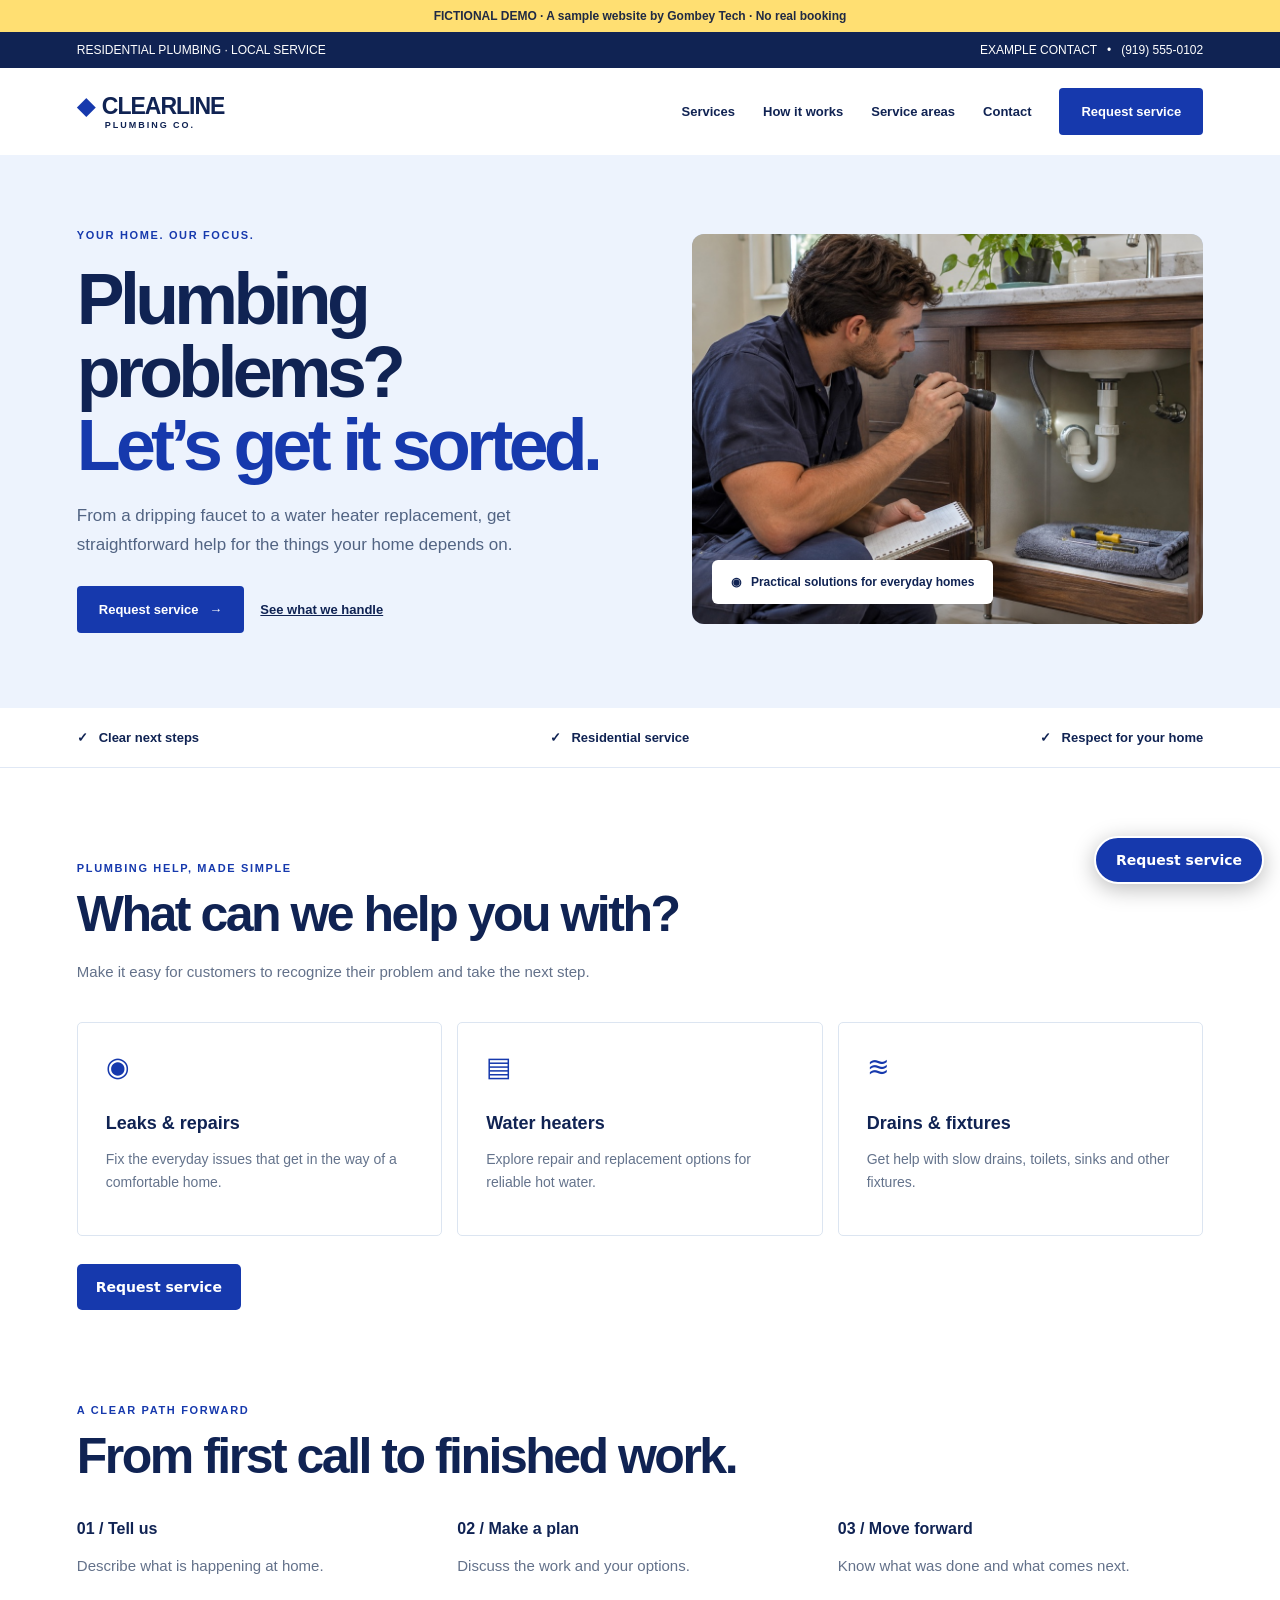
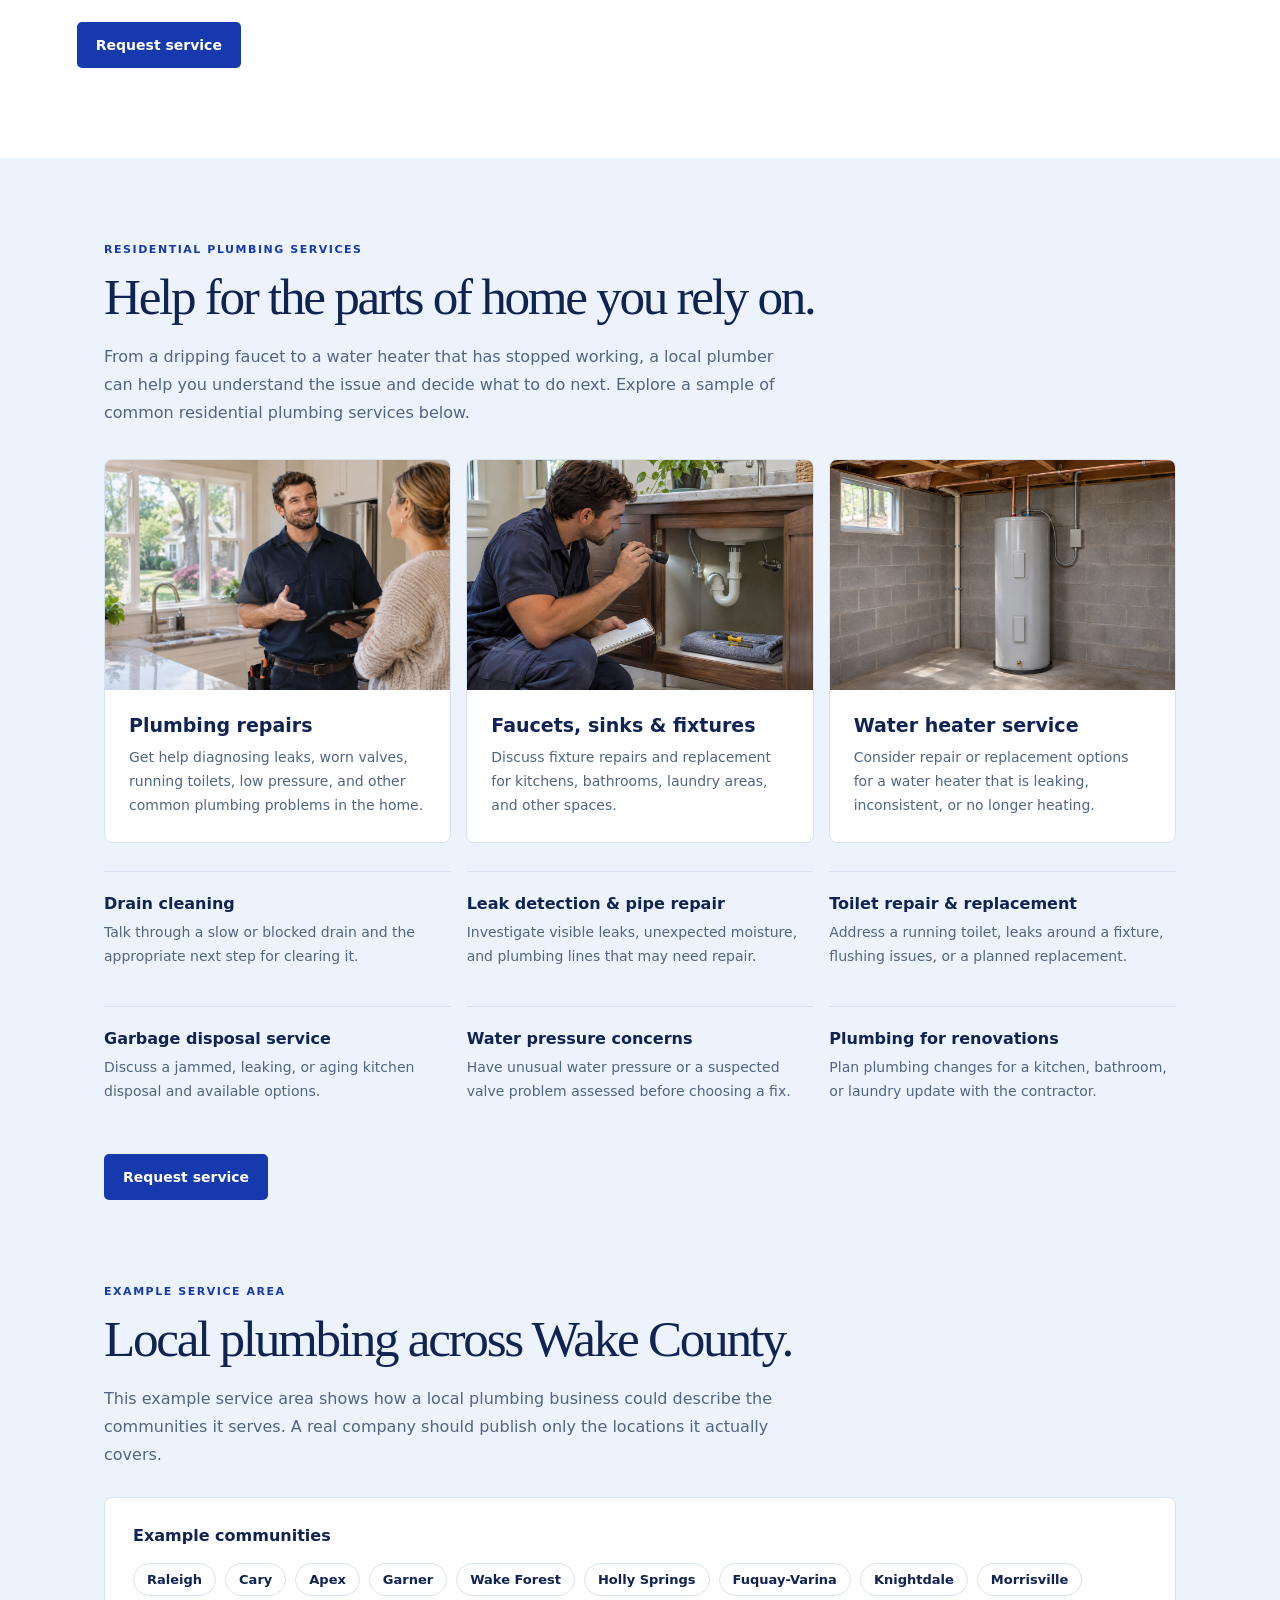
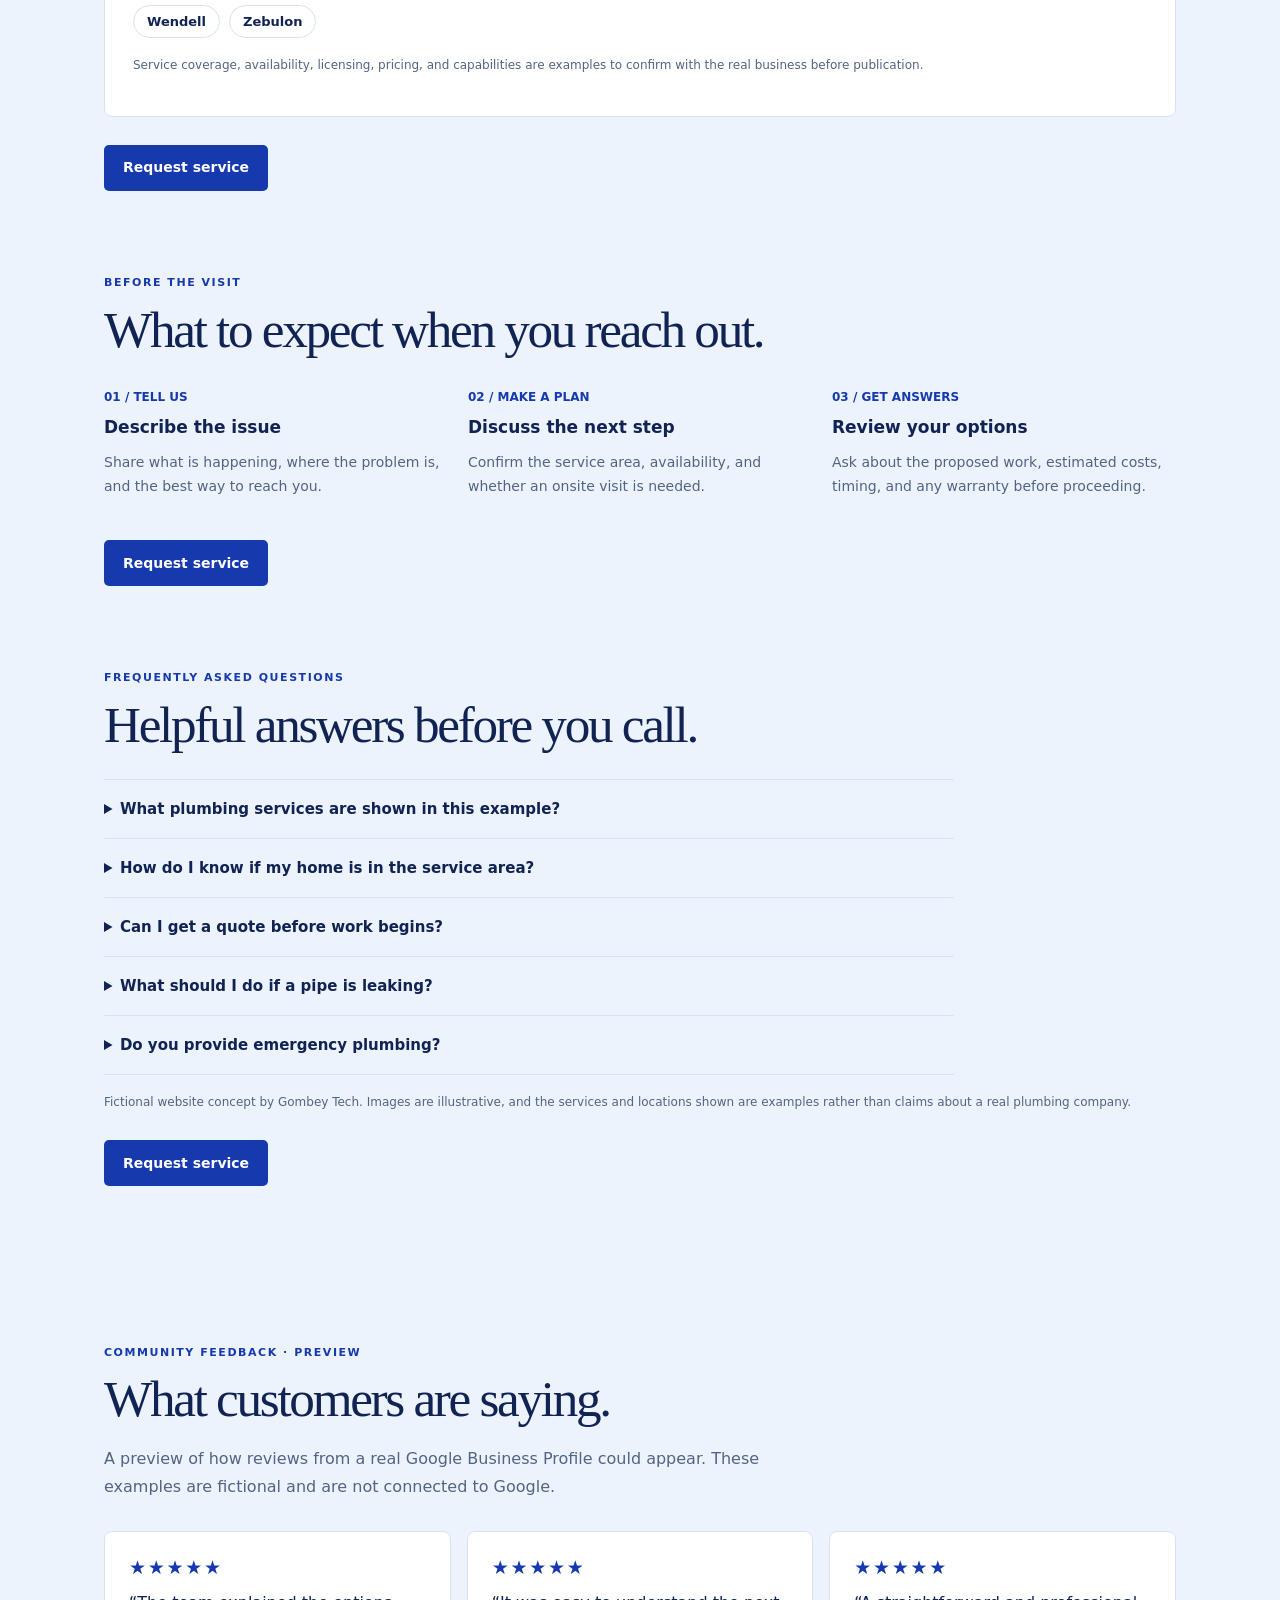
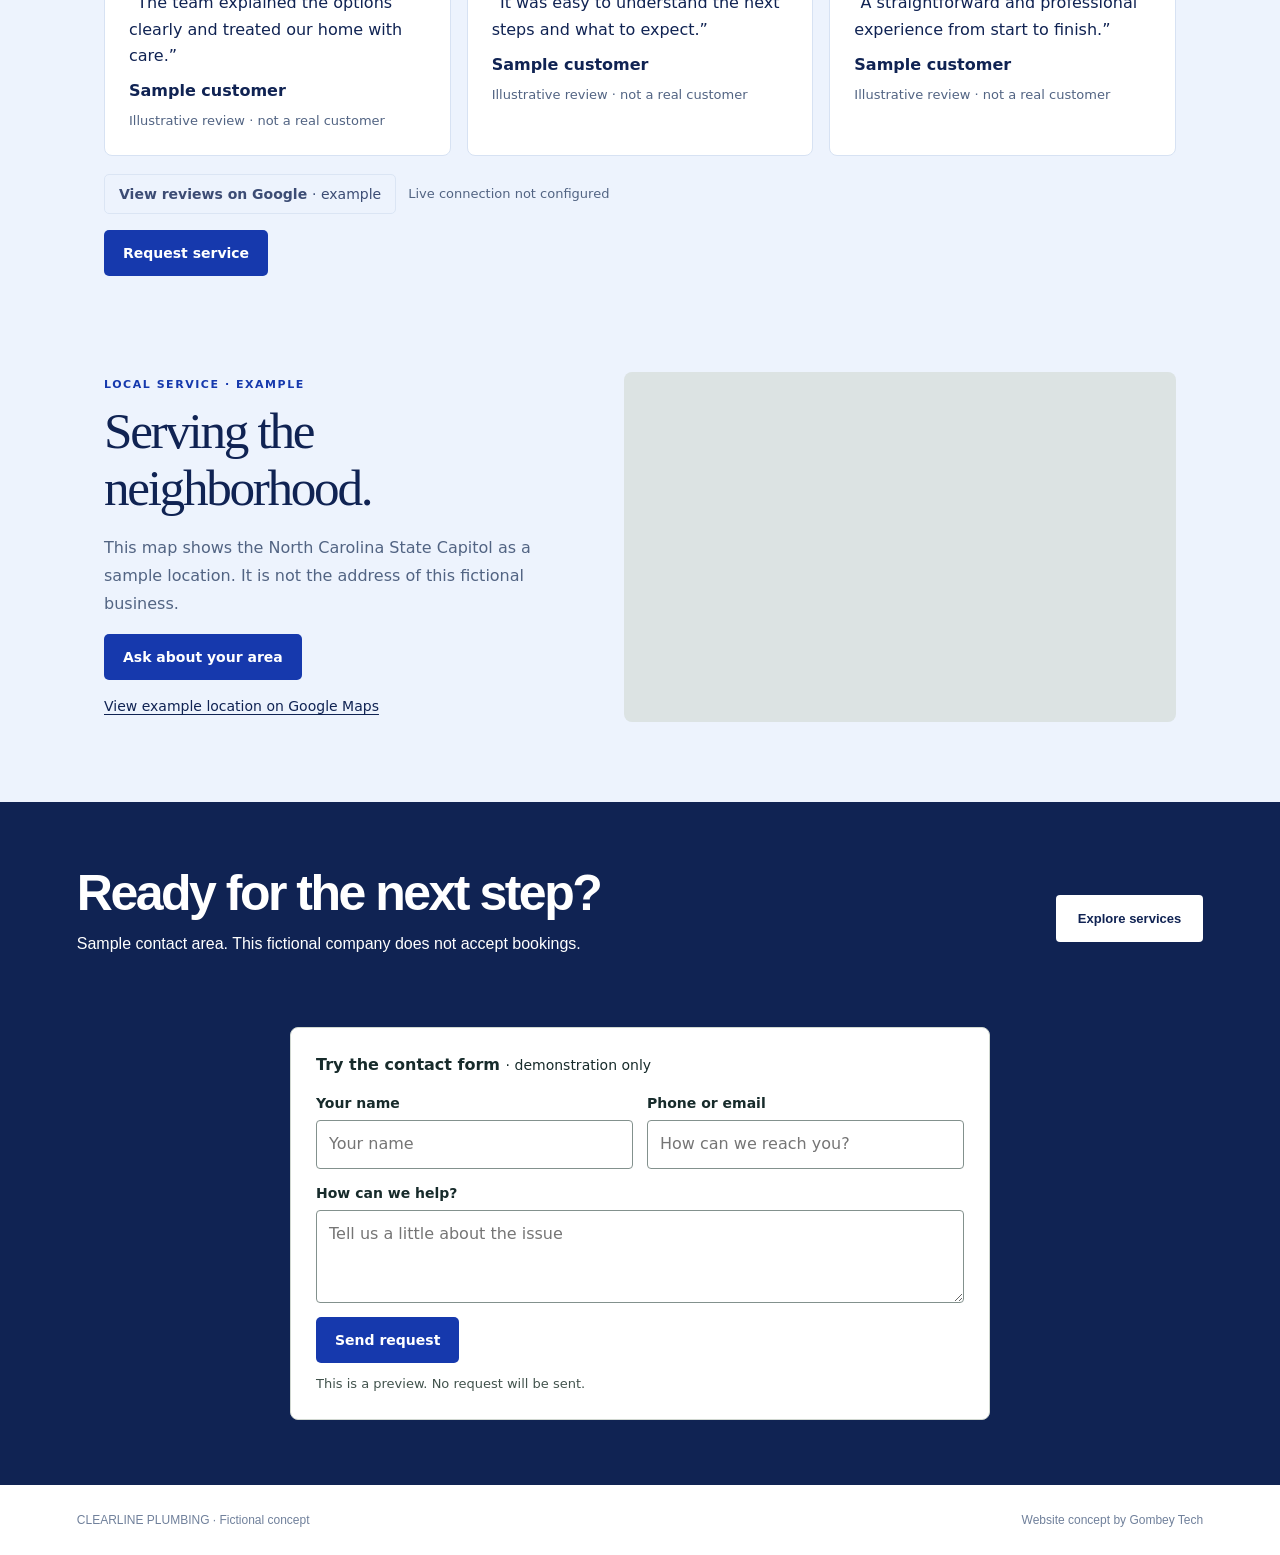
==== blueprint/index.html @ 2f1c9316 "Add fictional plumbing website previews" ====
<!doctype html><html lang="en"><head><meta charset="utf-8"><meta name="viewport" content="width=device-width,initial-scale=1"><title>Clearline Plumbing | Plumbing &amp; Water Heaters in Wake County (Demo)</title><meta name="robots" content="noindex,nofollow"><style>
:root{--blue:#1639ad;--ink:#102353;--light:#edf3fd}*{box-sizing:border-box}html{scroll-behavior:smooth}body{margin:0;color:var(--ink);background:#fff;font-family:Arial,sans-serif}.demo{text-align:center;font-size:12px;font-weight:bold;padding:9px;background:#ffdf72;color:#202a44}.utility{background:#102353;color:white;display:flex;justify-content:space-between;padding:11px 6%;font-size:12px}.wrap{max-width:1300px;margin:auto;padding-left:6%;padding-right:6%}header{display:flex;align-items:center;justify-content:space-between;padding-top:20px;padding-bottom:20px}.brand{font-size:23px;font-weight:900;letter-spacing:-1px}.brand i{font-style:normal;color:var(--blue);margin-right:8px}.brand small{display:block;font-size:9px;letter-spacing:.22em;margin-left:28px}nav{display:flex;align-items:center;gap:28px;font-weight:bold;font-size:13px}a{color:inherit;text-decoration:none}.btn{background:var(--blue);color:white;padding:16px 22px;border-radius:4px;display:inline-flex;align-items:center;justify-content:center;font-weight:bold;font-size:13px}.hero{background:var(--light);padding-top:70px;padding-bottom:75px;overflow:hidden}.hero-inner{display:grid;grid-template-columns:1.05fr .95fr;align-items:center;gap:50px}.label{font-size:11px;font-weight:800;letter-spacing:.15em;text-transform:uppercase;color:var(--blue)}h1{font-size:clamp(48px,5.6vw,76px);line-height:1.02;letter-spacing:-.065em;margin:20px 0}h1 span{color:var(--blue)}.hero p{font-size:17px;line-height:1.7;color:#526483;max-width:520px}.actions{display:flex;gap:16px;align-items:center;flex-wrap:wrap;margin-top:26px}.plain{font-size:13px;font-weight:bold;text-decoration:underline}.graphic{position:relative;background:#bfd0f5;border-radius:12px;min-height:390px;overflow:hidden;display:grid;place-items:center}.pipe{position:relative;width:240px;height:240px;border:45px solid var(--blue);border-bottom-color:transparent;border-left-color:transparent;border-radius:50%;transform:rotate(-45deg)}.pipe:after{content:'';position:absolute;width:45px;height:150px;background:var(--blue);left:-45px;top:95px}.graphic:before,.graphic:after{position:absolute;border:1px solid #fff9;border-radius:50%;content:'';width:370px;height:370px}.graphic:after{width:475px;height:475px}.mini{position:absolute;left:20px;bottom:20px;background:white;border-radius:6px;padding:15px 19px;font-weight:bold;font-size:12px}.trust{border-bottom:1px solid #e0e8f5;display:flex;justify-content:space-between;gap:20px;padding-top:22px;padding-bottom:22px;font-size:13px;font-weight:700}.section{padding-top:90px;padding-bottom:90px}h2{font-size:clamp(34px,4vw,50px);letter-spacing:-.05em;line-height:1.05;margin:12px 0 18px}.lead{color:#63718a;line-height:1.7;font-size:15px}.grid{display:grid;grid-template-columns:repeat(3,1fr);gap:15px;margin-top:38px}.card{border:1px solid #dce5f1;padding:28px;min-height:205px;border-radius:5px}.icon{color:var(--blue);font-size:27px}.card h3{font-size:18px;margin:30px 0 10px}.card p{font-size:14px;line-height:1.6;color:#64738c}.band{background:var(--ink);color:white;padding:65px 6%;display:flex;align-items:center;justify-content:space-between;gap:30px}.band h2{margin:0}.band .btn{background:#fff;color:var(--ink)}footer{padding:28px 6%;font-size:12px;color:#70809b;display:flex;justify-content:space-between}@media(max-width:760px){nav a:not(.btn){display:none}.hero-inner,.grid{grid-template-columns:1fr}.hero{padding-top:45px}.graphic{min-height:280px}.trust{font-size:11px;gap:10px}.section{padding-top:60px;padding-bottom:60px}.band{display:block}.band .btn{margin-top:20px}.utility{font-size:10px}footer{display:block}}
</style><meta name="description" content="Fictional Clearline Plumbing website concept demonstrating residential plumbing services, water heater repairs, drain cleaning, and example Wake County service areas."><meta property="og:title" content="Clearline Plumbing | Gombey Tech demonstration"><meta property="og:description" content="A fictional residential plumbing website concept with example services and Wake County service areas."><link rel="stylesheet" href="../shared/site-content.css"></head><body data-concept="clearline"><div class="demo">FICTIONAL DEMO · A sample website by Gombey Tech · No real booking</div><div class="utility"><span>RESIDENTIAL PLUMBING · LOCAL SERVICE</span><span>EXAMPLE CONTACT &nbsp; • &nbsp; (919) 555-0102</span></div><header class="wrap"><a class="brand" href="#top"><i>◆</i>CLEARLINE<small>PLUMBING CO.</small></a><nav><a href="#services">Services</a><a href="#process">How it works</a><a href="#service-areas">Service areas</a><a href="#contact">Contact</a><a href="#contact" class="btn">Request service</a></nav></header><a class="demo-quick-cta" href="#contact">Request service</a><main id="top"><section class="hero"><div class="hero-inner wrap"><div><span class="label">Your home. Our focus.</span><h1>Plumbing problems?<br><span>Let’s get it sorted.</span></h1><p>From a dripping faucet to a water heater replacement, get straightforward help for the things your home depends on.</p><div class="actions"><a class="btn" href="#contact">Request service &nbsp; →</a><a class="plain" href="#services">See what we handle</a></div></div><div class="graphic"><img src="../assets/plumber-inspection-v2.jpg" alt="A plumbing professional inspecting pipes beneath a bathroom sink" class="ec-hero-photo"><div class="mini">◉ &nbsp; Practical solutions for everyday homes</div></div></div></section><div class="trust wrap"><span>✓ &nbsp; Clear next steps</span><span>✓ &nbsp; Residential service</span><span>✓ &nbsp; Respect for your home</span></div><section id="services" class="section wrap"><span class="label">PLUMBING HELP, MADE SIMPLE</span><h2>What can we help you with?</h2><p class="lead">Make it easy for customers to recognize their problem and take the next step.</p><div class="grid"><div class="card"><span class="icon">◉</span><h3>Leaks &amp; repairs</h3><p>Fix the everyday issues that get in the way of a comfortable home.</p></div><div class="card"><span class="icon">▤</span><h3>Water heaters</h3><p>Explore repair and replacement options for reliable hot water.</p></div><div class="card"><span class="icon">≋</span><h3>Drains &amp; fixtures</h3><p>Get help with slow drains, toilets, sinks and other fixtures.</p></div></div><div class="demo-cta-row"><a class="demo-section-cta" href="#contact">Request service</a></div></section><section id="process" class="section wrap" style="padding-top:0"><span class="label">A CLEAR PATH FORWARD</span><h2>From first call to finished work.</h2><div class="grid"><div><b>01 / Tell us</b><p class="lead">Describe what is happening at home.</p></div><div><b>02 / Make a plan</b><p class="lead">Discuss the work and your options.</p></div><div><b>03 / Move forward</b><p class="lead">Know what was done and what comes next.</p></div></div><div class="demo-cta-row"><a class="demo-section-cta" href="#contact">Request service</a></div></section><div class="expanded-content" id="more-services">
<section class="ec-wrap"><span class="ec-kicker">Residential plumbing services</span><h2 class="ec-title">Help for the parts of home you rely on.</h2><p class="ec-intro">From a dripping faucet to a water heater that has stopped working, a local plumber can help you understand the issue and decide what to do next. Explore a sample of common residential plumbing services below.</p><div class="ec-grid">
<article class="ec-card"><img src="../assets/plumber-homeowner.jpg" alt="Plumbing professional speaking with a homeowner in a kitchen" loading="lazy"><div class="ec-card-body"><h3>Plumbing repairs</h3><p>Get help diagnosing leaks, worn valves, running toilets, low pressure, and other common plumbing problems in the home.</p></div></article>
<article class="ec-card"><img src="../assets/plumber-inspection-v2.jpg" alt="A plumbing professional inspecting pipes beneath a bathroom sink" loading="lazy"><div class="ec-card-body"><h3>Faucets, sinks &amp; fixtures</h3><p>Discuss fixture repairs and replacement for kitchens, bathrooms, laundry areas, and other spaces.</p></div></article>
<article class="ec-card"><img src="../assets/water-heater-basement-v2.jpg" alt="Residential water heater in an unfinished basement" loading="lazy"><div class="ec-card-body"><h3>Water heater service</h3><p>Consider repair or replacement options for a water heater that is leaking, inconsistent, or no longer heating.</p></div></article></div>
<div class="ec-service-list"><article class="ec-list"><h3>Drain cleaning</h3><p>Talk through a slow or blocked drain and the appropriate next step for clearing it.</p></article><article class="ec-list"><h3>Leak detection &amp; pipe repair</h3><p>Investigate visible leaks, unexpected moisture, and plumbing lines that may need repair.</p></article><article class="ec-list"><h3>Toilet repair &amp; replacement</h3><p>Address a running toilet, leaks around a fixture, flushing issues, or a planned replacement.</p></article><article class="ec-list"><h3>Garbage disposal service</h3><p>Discuss a jammed, leaking, or aging kitchen disposal and available options.</p></article><article class="ec-list"><h3>Water pressure concerns</h3><p>Have unusual water pressure or a suspected valve problem assessed before choosing a fix.</p></article><article class="ec-list"><h3>Plumbing for renovations</h3><p>Plan plumbing changes for a kitchen, bathroom, or laundry update with the contractor.</p></article></div><div class="demo-cta-row"><a class="demo-section-cta" href="#contact">Request service</a></div></section>
<section class="ec-wrap" id="service-areas" style="padding-top:0"><span class="ec-kicker">Example service area</span><h2 class="ec-title">Local plumbing across Wake County.</h2><p class="ec-intro">This example service area shows how a local plumbing business could describe the communities it serves. A real company should publish only the locations it actually covers.</p><div class="ec-areas"><strong>Example communities</strong><div class="ec-chips"><span>Raleigh</span><span>Cary</span><span>Apex</span><span>Garner</span><span>Wake Forest</span><span>Holly Springs</span><span>Fuquay-Varina</span><span>Knightdale</span><span>Morrisville</span><span>Wendell</span><span>Zebulon</span></div><p class="ec-disclaimer">Service coverage, availability, licensing, pricing, and capabilities are examples to confirm with the real business before publication.</p></div><div class="demo-cta-row"><a class="demo-section-cta" href="#contact">Request service</a></div></section>
<section class="ec-wrap" id="what-to-expect" style="padding-top:0"><span class="ec-kicker">Before the visit</span><h2 class="ec-title">What to expect when you reach out.</h2><div class="ec-steps"><div class="ec-step"><b>01 / TELL US</b><h3>Describe the issue</h3><p>Share what is happening, where the problem is, and the best way to reach you.</p></div><div class="ec-step"><b>02 / MAKE A PLAN</b><h3>Discuss the next step</h3><p>Confirm the service area, availability, and whether an onsite visit is needed.</p></div><div class="ec-step"><b>03 / GET ANSWERS</b><h3>Review your options</h3><p>Ask about the proposed work, estimated costs, timing, and any warranty before proceeding.</p></div></div><div class="demo-cta-row"><a class="demo-section-cta" href="#contact">Request service</a></div></section>
<section class="ec-wrap" id="faq" style="padding-top:0"><span class="ec-kicker">Frequently asked questions</span><h2 class="ec-title">Helpful answers before you call.</h2><div class="ec-faq"><details><summary>What plumbing services are shown in this example?</summary><p>This demo illustrates repairs, water heaters, fixtures, drains, leak concerns, and renovation work. A real company should replace this list with services it actually provides.</p></details><details><summary>How do I know if my home is in the service area?</summary><p>Contact the business with your town or ZIP code. Service boundaries and scheduling availability vary by company.</p></details><details><summary>Can I get a quote before work begins?</summary><p>Ask how the company handles estimates, diagnostic fees, and approval. Some work requires an onsite assessment before a firm price can be given.</p></details><details><summary>What should I do if a pipe is leaking?</summary><p>If it is safe, turn off the relevant water supply and contact a qualified plumber. For an immediate safety emergency, contact the appropriate emergency services.</p></details><details><summary>Do you provide emergency plumbing?</summary><p>Emergency availability varies. A real business should replace this sample answer with its actual hours and response process.</p></details></div><p class="ec-disclaimer">Fictional website concept by Gombey Tech. Images are illustrative, and the services and locations shown are examples rather than claims about a real plumbing company.</p><div class="demo-cta-row"><a class="demo-section-cta" href="#contact">Request service</a></div></section></div><div class="expanded-content demo-extras"><section class="ec-wrap demo-reviews" id="reviews"><div class="ec-kicker">Community feedback · preview</div><h2 class="ec-title">What customers are saying.</h2><p class="ec-intro">A preview of how reviews from a real Google Business Profile could appear. These examples are fictional and are not connected to Google.</p><div class="demo-review-grid"><article class="demo-review"><span class="demo-stars" aria-label="Example five-star rating">★★★★★</span><p>“The team explained the options clearly and treated our home with care.”</p><strong>Sample customer</strong><small>Illustrative review · not a real customer</small></article><article class="demo-review"><span class="demo-stars" aria-label="Example five-star rating">★★★★★</span><p>“It was easy to understand the next steps and what to expect.”</p><strong>Sample customer</strong><small>Illustrative review · not a real customer</small></article><article class="demo-review"><span class="demo-stars" aria-label="Example five-star rating">★★★★★</span><p>“A straightforward and professional experience from start to finish.”</p><strong>Sample customer</strong><small>Illustrative review · not a real customer</small></article></div><div class="demo-review-footer"><button type="button" class="demo-review-link" disabled>View reviews on Google <span>· example</span></button><span class="demo-google-note">Live connection not configured</span></div><p><a class="demo-section-cta" href="#contact">Request service</a></p></section><section class="ec-wrap demo-map-section" id="map"><div class="demo-map-copy"><div class="ec-kicker">Local service · example</div><h2 class="ec-title">Serving the neighborhood.</h2><p class="ec-intro">This map shows the North Carolina State Capitol as a sample location. It is not the address of this fictional business.</p><p><a class="demo-section-cta" href="#contact">Ask about your area</a></p><a class="demo-map-link" href="https://www.google.com/maps/search/?api=1&amp;query=North+Carolina+State+Capitol" target="_blank" rel="noopener noreferrer">View example location on Google Maps</a></div><iframe title="Example map showing North Carolina State Capitol, Raleigh" src="https://maps.google.com/maps?q=North%20Carolina%20State%20Capitol%2C%20Raleigh%2C%20NC&amp;z=13&amp;output=embed" loading="lazy" referrerpolicy="strict-origin-when-cross-origin" allowfullscreen></iframe></section></div><section id="contact" class="band"><div><h2>Ready for the next step?</h2><p>Sample contact area. This fictional company does not accept bookings.</p></div><a class="btn" href="#services">Explore services</a><form class="demo-contact-form" data-demo-form><p class="demo-form-label">Try the contact form <span>· demonstration only</span></p><div class="demo-form-grid"><label>Your name<input name="name" autocomplete="name" required placeholder="Your name"></label><label>Phone or email<input name="contact" autocomplete="off" required placeholder="How can we reach you?"></label></div><label>How can we help?<textarea name="message" required rows="3" placeholder="Tell us a little about the issue"></textarea></label><button type="submit">Send request</button><p class="demo-form-status" role="status" aria-live="polite">This is a preview. No request will be sent.</p></form></section></main><footer><span>CLEARLINE PLUMBING · Fictional concept</span><span>Website concept by Gombey Tech</span></footer><script src="../shared/demo-contact.js" defer></script></body></html>
---- shared/site-content.css ----
/* Shared content system; each fictional brand controls its own palette. */
.expanded-content{--ec-bg:#f1f3eb;--ec-ink:#193433;--ec-muted:#5b6d63;--ec-card:#fff;--ec-accent:#627c60;--ec-line:#dbe2d7;background:var(--ec-bg);color:var(--ec-ink);font-family:system-ui,-apple-system,sans-serif}
body[data-concept=clearline] .expanded-content{--ec-bg:#edf3fd;--ec-ink:#102353;--ec-muted:#526483;--ec-card:#fff;--ec-accent:#1639ad;--ec-line:#d7e2f3}
body[data-concept=union] .expanded-content{--ec-bg:#24241f;--ec-ink:#f6f0e1;--ec-muted:#c3bcae;--ec-card:#30302a;--ec-accent:#eea066;--ec-line:#ffffff25}
body[data-concept=neighbor] .expanded-content{--ec-bg:#f7ead3;--ec-ink:#202b26;--ec-muted:#626e60;--ec-card:#fffbf3;--ec-accent:#b9502c;--ec-line:#ded6c4}
.ec-wrap{max-width:1200px;margin:auto;padding:80px 5%}.ec-kicker{font-size:11px;font-weight:800;letter-spacing:.14em;text-transform:uppercase;color:var(--ec-accent)}.ec-title{font-family:Georgia,serif;letter-spacing:-.045em;font-weight:500;line-height:1.1;font-size:clamp(34px,4vw,52px);margin:12px 0 18px}.ec-intro{max-width:700px;font-size:16px;line-height:1.75;color:var(--ec-muted)}.ec-grid{display:grid;grid-template-columns:repeat(3,minmax(0,1fr));gap:15px;margin-top:32px}.ec-card{background:var(--ec-card);border:1px solid var(--ec-line);border-radius:8px;overflow:hidden}.ec-card img{display:block;width:100%;aspect-ratio:3/2;object-fit:cover}.ec-card-body{padding:24px}.ec-card h3{font-size:19px;margin:0 0 10px}.ec-card p,.ec-list p{font-size:14px;line-height:1.7;color:var(--ec-muted);margin:0}.ec-service-list{display:grid;grid-template-columns:repeat(3,minmax(0,1fr));gap:16px;margin-top:28px}.ec-list{padding:22px 0;border-top:1px solid var(--ec-line)}.ec-list h3{font-size:16px;margin:0 0 8px}.ec-areas{background:var(--ec-card);border:1px solid var(--ec-line);border-radius:8px;padding:28px;margin-top:28px}.ec-chips{display:flex;flex-wrap:wrap;gap:9px;margin-top:18px}.ec-chips span{border:1px solid var(--ec-line);border-radius:99px;padding:8px 13px;font-size:13px;font-weight:700}.ec-steps{display:grid;grid-template-columns:repeat(3,1fr);gap:20px;margin-top:28px}.ec-step b{color:var(--ec-accent);font-size:12px}.ec-step h3{margin:12px 0 8px;font-size:17px}.ec-step p{color:var(--ec-muted);font-size:14px;line-height:1.7}.ec-faq{max-width:850px;margin-top:25px;border-top:1px solid var(--ec-line)}.ec-faq details{border-bottom:1px solid var(--ec-line);padding:20px 0}.ec-faq summary{cursor:pointer;font-weight:700;font-size:15px}.ec-faq p{color:var(--ec-muted);font-size:14px;line-height:1.7}.ec-disclaimer{font-size:12px;color:var(--ec-muted);line-height:1.6;margin-top:18px}@media(max-width:720px){.ec-wrap{padding:58px 5%}.ec-grid,.ec-service-list{grid-template-columns:1fr}.ec-steps{grid-template-columns:1fr;gap:4px}.ec-card img{aspect-ratio:16/9}}
/* The same illustrative image library is reused across all concepts. */
.ec-hero-photo{display:block;width:100%;height:100%;object-fit:cover}.hero-art .ec-hero-photo,.art .ec-hero-photo,.graphic .ec-hero-photo{position:absolute;inset:0;width:100%;height:100%;object-fit:cover}.graphic:before,.graphic:after,.art:after{display:none}.art .ec-hero-photo{filter:saturate(.7) brightness(.72)}.art .stamp{z-index:1}.hero-art .badge,.hero-art .art-label,.graphic .mini{z-index:1}

/* Shared, clearly fictional conversion and trust examples. */
body{--demo-action:#173f39;--demo-action-text:#fff}
body[data-concept=clearline]{--demo-action:#1639ad;--demo-action-text:#fff}
body[data-concept=union]{--demo-action:#e99152;--demo-action-text:#171714}
body[data-concept=neighbor]{--demo-action:#a34224;--demo-action-text:#fff}
.demo-cta-row{margin:28px 0 0;grid-column:1/-1;clear:both}.demo-section-cta,.demo-contact-form button{display:inline-flex;align-items:center;justify-content:center;min-height:46px;padding:12px 19px;border:0;border-radius:5px;background:var(--demo-action);color:var(--demo-action-text)!important;font:700 14px/1.3 system-ui,sans-serif;text-decoration:none;cursor:pointer}.demo-section-cta:focus-visible,.demo-contact-form button:focus-visible,.demo-contact-form input:focus-visible,.demo-contact-form textarea:focus-visible,.demo-map-link:focus-visible{outline:3px solid #b35d19;outline-offset:3px}.demo-review-grid{display:grid;grid-template-columns:repeat(3,minmax(0,1fr));gap:16px;margin:30px 0 18px}.demo-review{background:var(--ec-card);border:1px solid var(--ec-line);border-radius:8px;padding:24px;display:flex;flex-direction:column;gap:12px}.demo-review p{margin:0;line-height:1.65;font-size:16px}.demo-review small{color:var(--ec-muted);font-size:13px;line-height:1.4}.demo-stars{color:var(--ec-accent);font-size:19px;letter-spacing:.09em}.demo-google-note{font-size:13px;color:var(--ec-muted)}.demo-map-section{display:grid;grid-template-columns:minmax(0,1fr) minmax(0,1.15fr);align-items:center;gap:40px;padding-top:0}.demo-map-section iframe{display:block;width:100%;height:350px;border:0;border-radius:8px;background:#dce3e3}.demo-map-link{display:inline-block;color:var(--ec-ink);font-size:14px;text-decoration:underline;text-underline-offset:3px}.demo-contact-form{width:min(100%,700px);margin:28px auto 0;padding:25px;text-align:left;border:1px solid #d0d7d0;border-radius:8px;background:#fff;color:#172b2b;font:16px/1.5 system-ui,sans-serif}.demo-form-label{margin:0 0 16px;font-weight:750;color:#172b2b}.demo-form-label span{font-weight:400;font-size:14px}.demo-form-grid{display:grid;grid-template-columns:1fr 1fr;gap:14px}.demo-contact-form label{display:block;color:#172b2b;font-size:14px;font-weight:700;margin-bottom:14px}.demo-contact-form input,.demo-contact-form textarea{display:block;width:100%;margin-top:6px;padding:12px;border:1px solid #83918d;border-radius:4px;background:#fff;color:#172b2b;font:16px/1.4 system-ui,sans-serif}.demo-contact-form textarea{resize:vertical}.demo-contact-form button{background:var(--demo-action);color:var(--demo-action-text)}.demo-contact-form .demo-form-status{margin:12px 0 0;color:#42534d;font-size:13px;line-height:1.45}.band:has(.demo-contact-form){flex-wrap:wrap}.band .demo-contact-form{flex:1 0 100%;max-width:700px}
@media(max-width:720px){.demo-review-grid,.demo-map-section,.demo-form-grid{grid-template-columns:1fr}.demo-map-section{gap:20px}.demo-map-section iframe{height:280px}.demo-contact-form{padding:20px}}
.demo-quick-cta{position:fixed;z-index:30;right:16px;bottom:16px;display:inline-flex;align-items:center;justify-content:center;min-height:48px;padding:12px 20px;border:2px solid #fff;border-radius:999px;box-shadow:0 5px 22px #0004;background:var(--demo-action);color:var(--demo-action-text)!important;font:700 14px/1.2 system-ui,sans-serif;text-decoration:none}.demo-quick-cta:focus-visible{outline:3px solid #b35d19;outline-offset:3px}@media(max-width:720px){.demo-quick-cta{right:12px;bottom:12px}}
.demo-review-footer{display:flex;align-items:center;gap:12px;flex-wrap:wrap}.demo-review-link{font:700 14px/1.3 system-ui,sans-serif;color:var(--ec-ink);background:transparent;border:1px solid var(--ec-line);border-radius:5px;padding:10px 14px;opacity:.8}.demo-review-link span{font-weight:400}
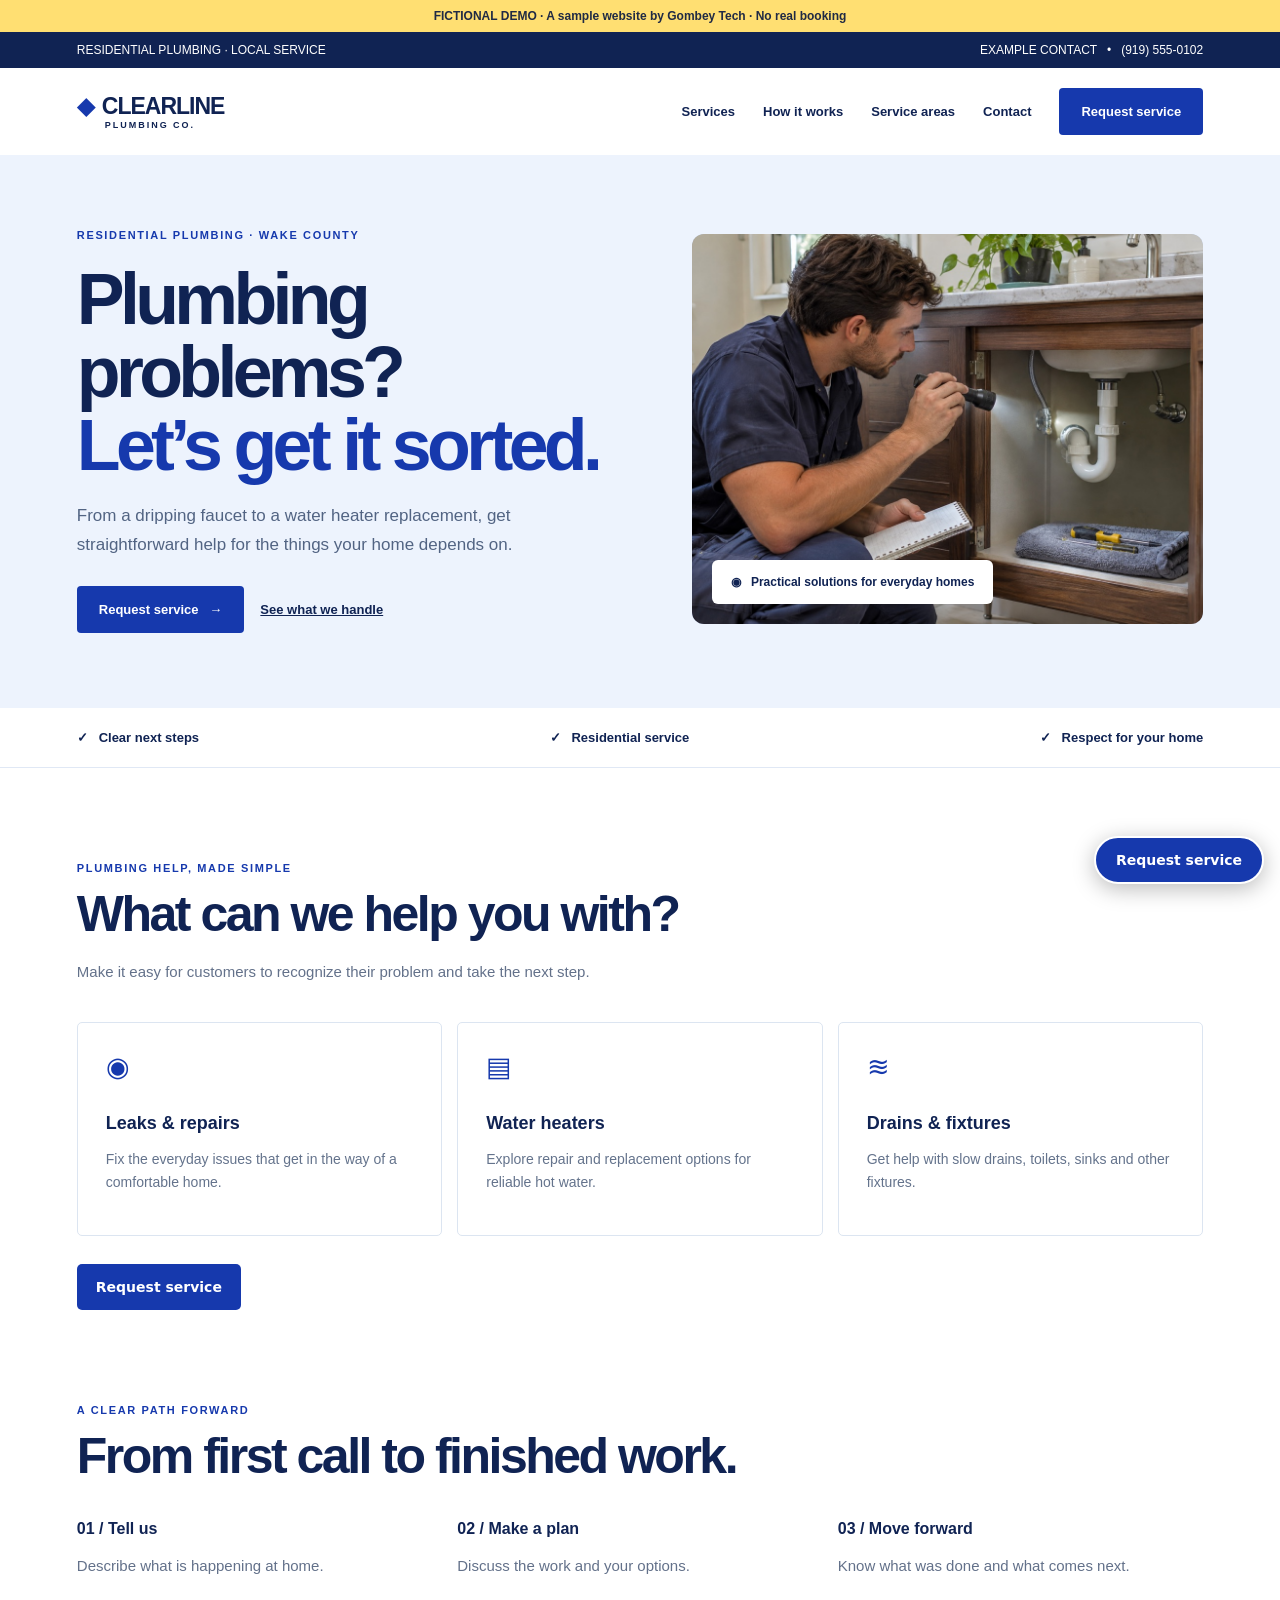
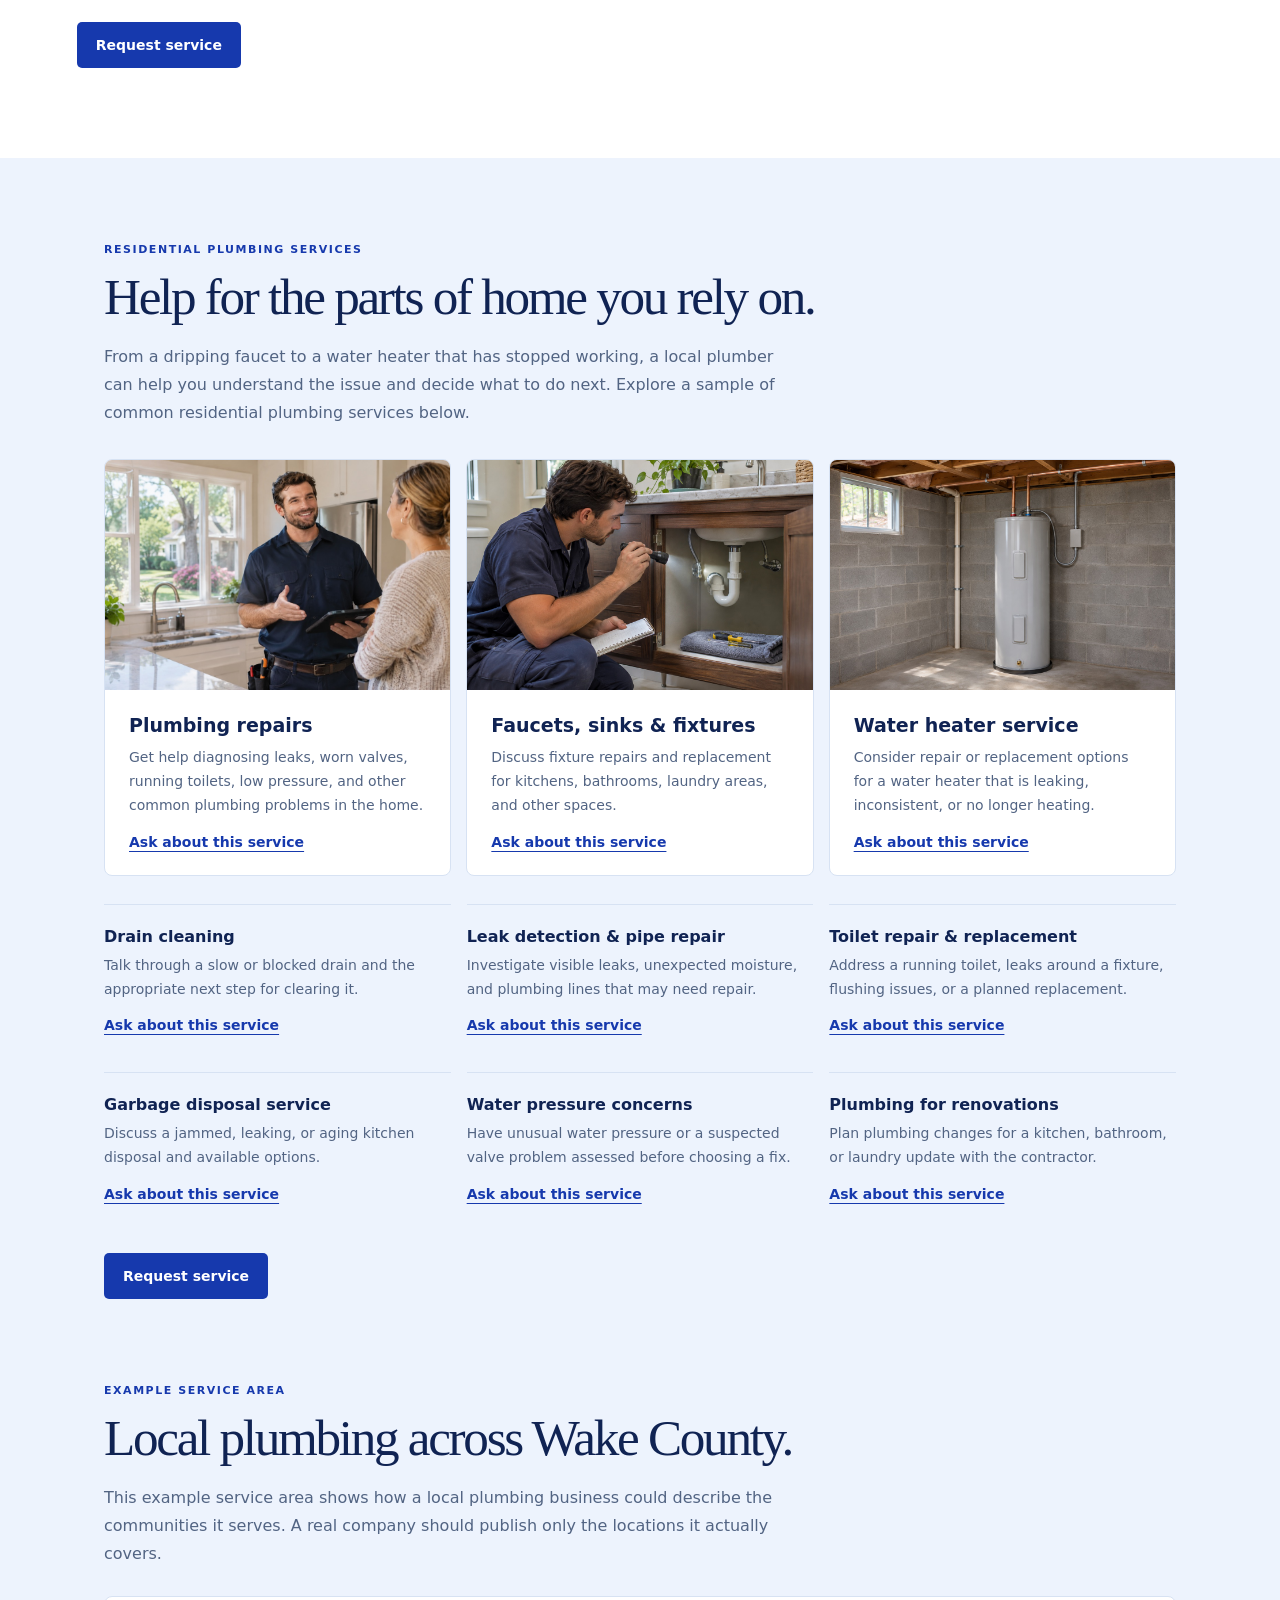
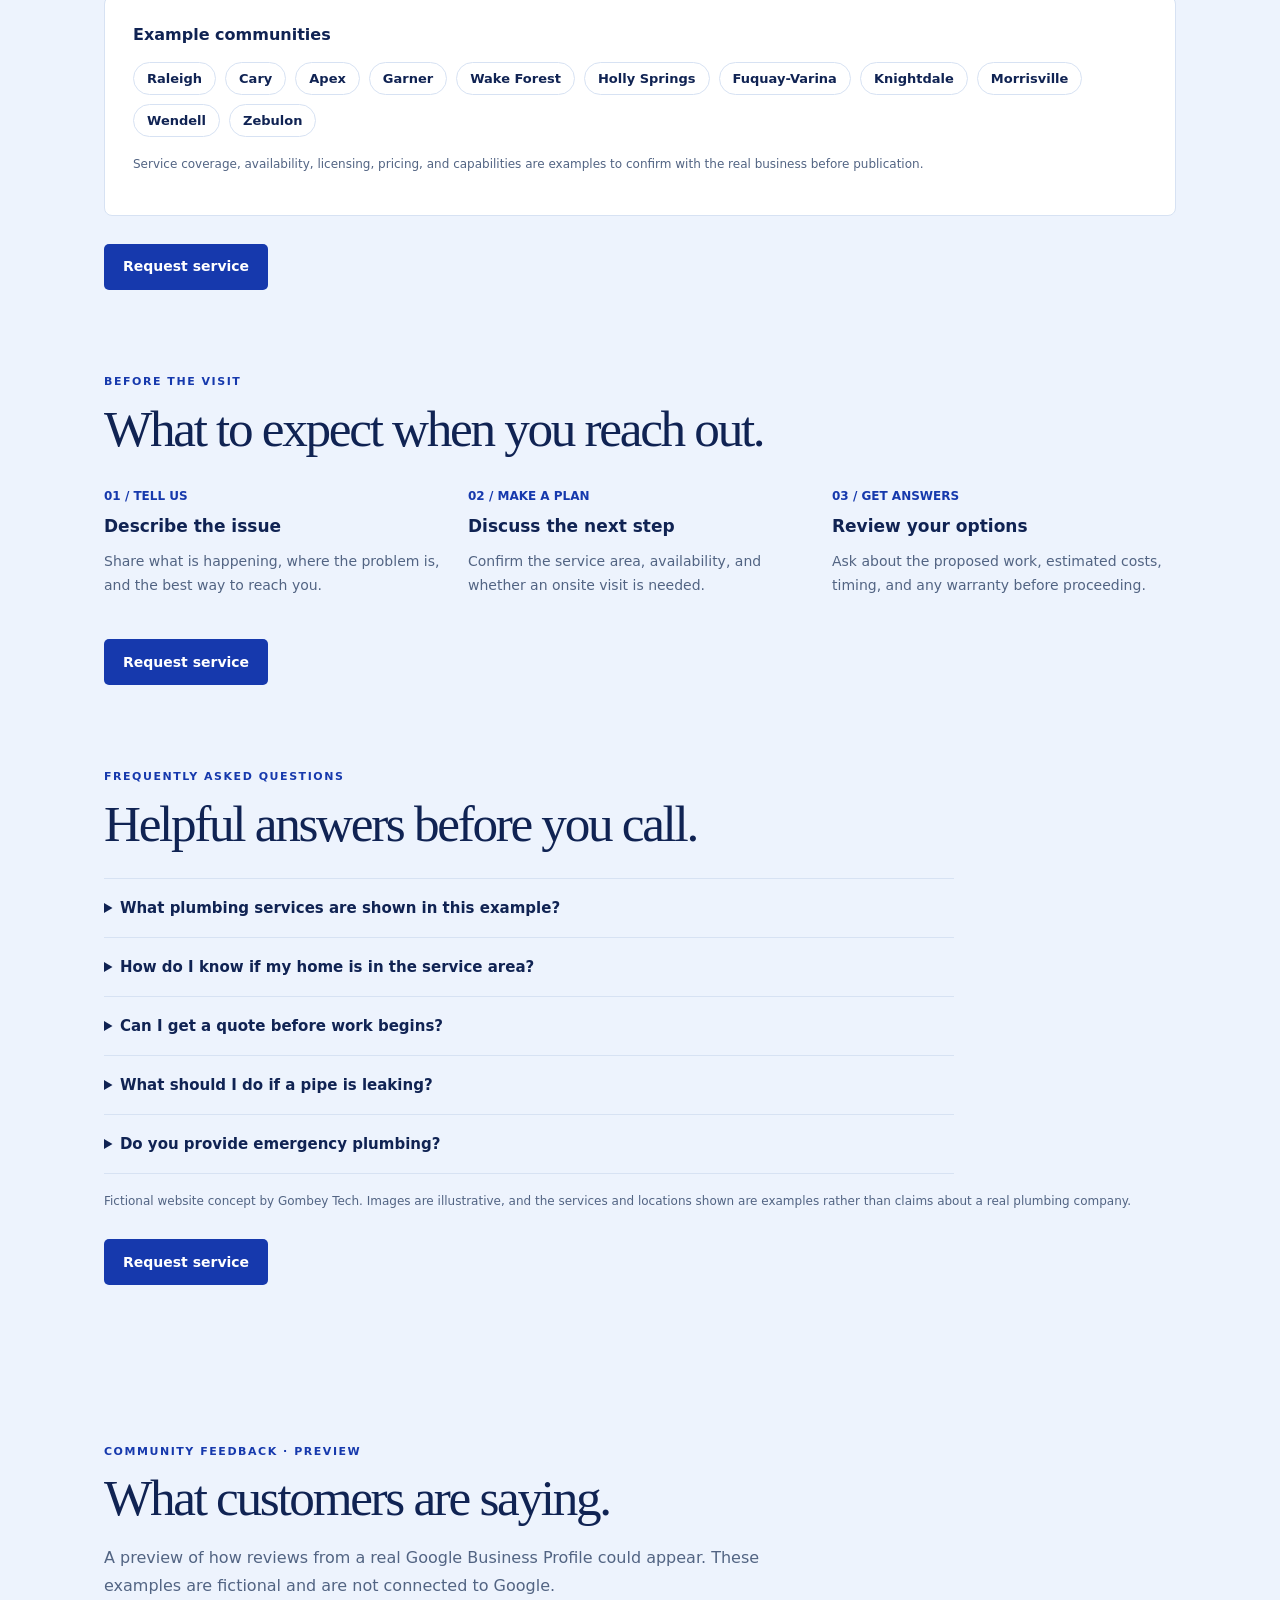
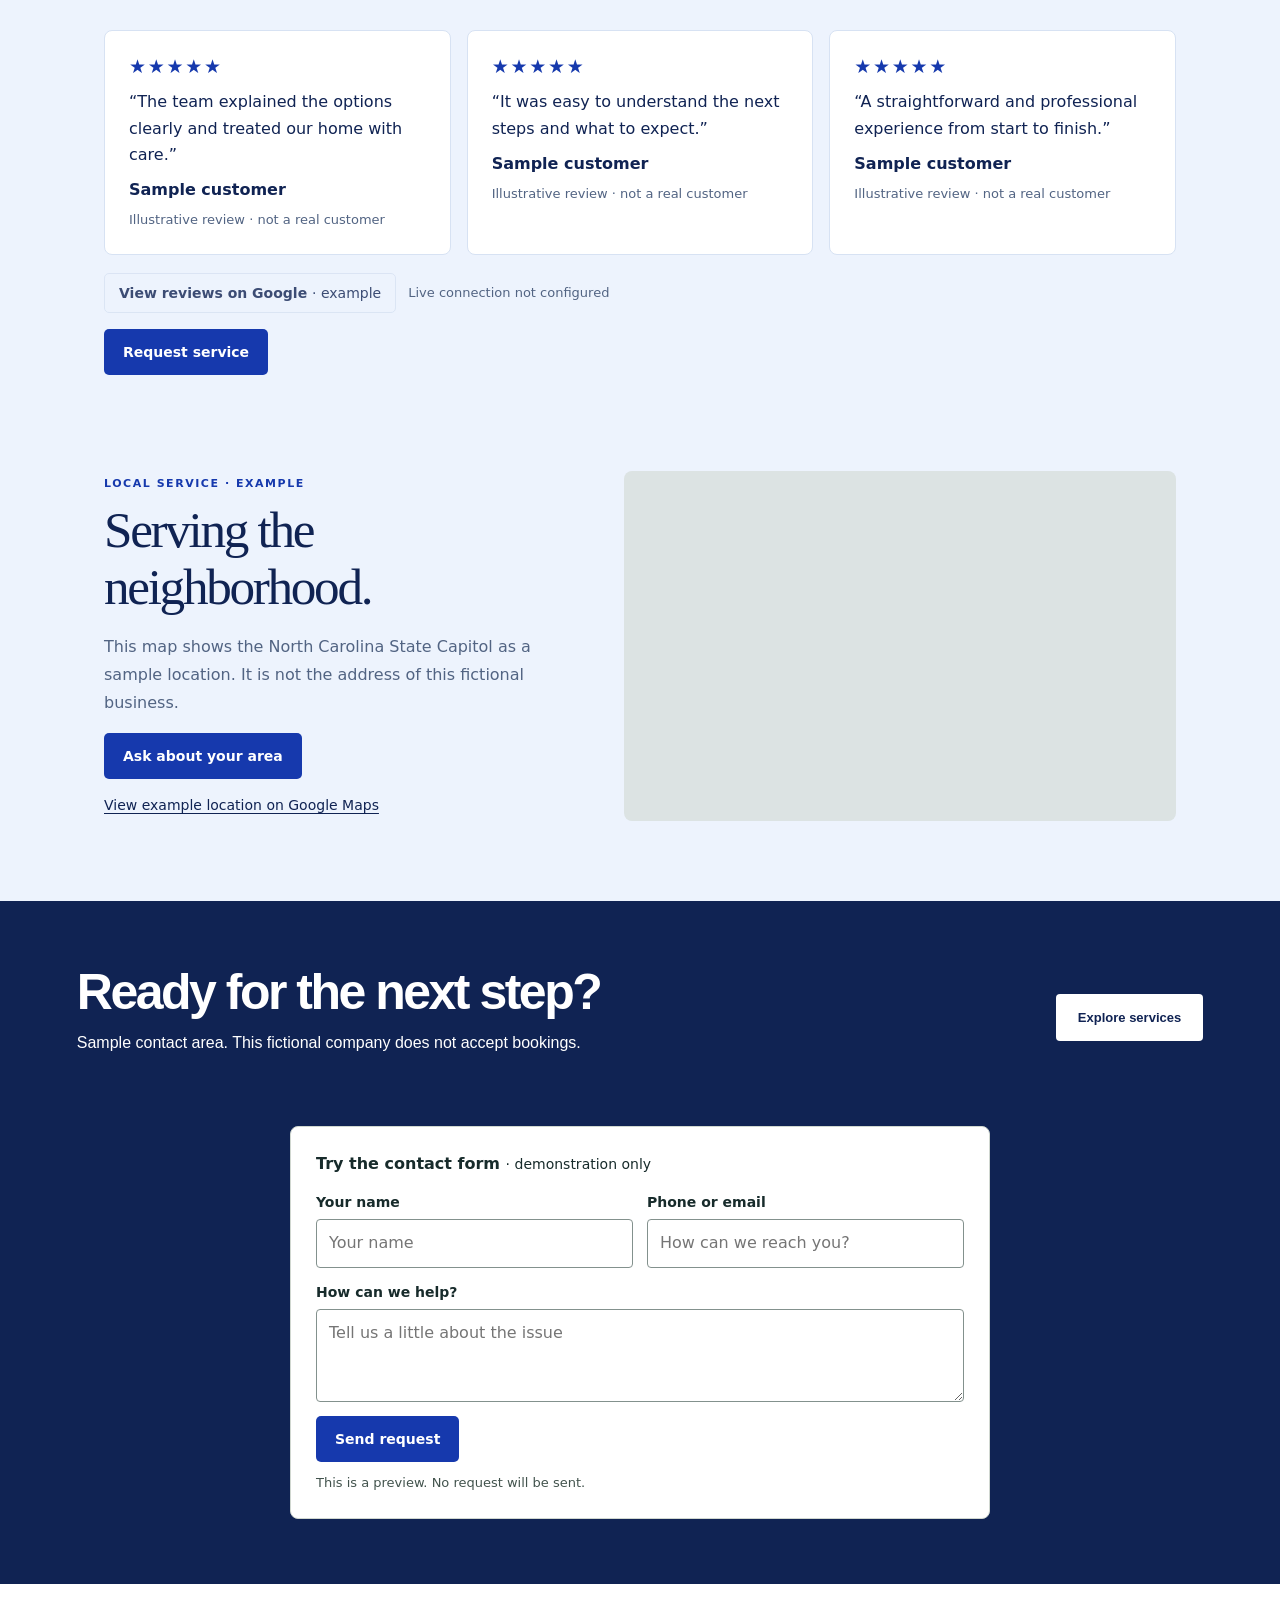
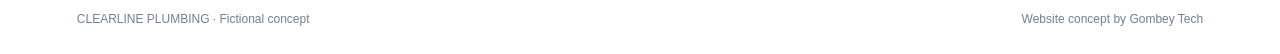
==== commit e068b602: "Differentiate plumbing demos and refine service paths" ====
--- a/blueprint/index.html
+++ b/blueprint/index.html
@@ -1,11 +1,11 @@
 <!doctype html><html lang="en"><head><meta charset="utf-8"><meta name="viewport" content="width=device-width,initial-scale=1"><title>Clearline Plumbing | Plumbing &amp; Water Heaters in Wake County (Demo)</title><meta name="robots" content="noindex,nofollow"><style>
 :root{--blue:#1639ad;--ink:#102353;--light:#edf3fd}*{box-sizing:border-box}html{scroll-behavior:smooth}body{margin:0;color:var(--ink);background:#fff;font-family:Arial,sans-serif}.demo{text-align:center;font-size:12px;font-weight:bold;padding:9px;background:#ffdf72;color:#202a44}.utility{background:#102353;color:white;display:flex;justify-content:space-between;padding:11px 6%;font-size:12px}.wrap{max-width:1300px;margin:auto;padding-left:6%;padding-right:6%}header{display:flex;align-items:center;justify-content:space-between;padding-top:20px;padding-bottom:20px}.brand{font-size:23px;font-weight:900;letter-spacing:-1px}.brand i{font-style:normal;color:var(--blue);margin-right:8px}.brand small{display:block;font-size:9px;letter-spacing:.22em;margin-left:28px}nav{display:flex;align-items:center;gap:28px;font-weight:bold;font-size:13px}a{color:inherit;text-decoration:none}.btn{background:var(--blue);color:white;padding:16px 22px;border-radius:4px;display:inline-flex;align-items:center;justify-content:center;font-weight:bold;font-size:13px}.hero{background:var(--light);padding-top:70px;padding-bottom:75px;overflow:hidden}.hero-inner{display:grid;grid-template-columns:1.05fr .95fr;align-items:center;gap:50px}.label{font-size:11px;font-weight:800;letter-spacing:.15em;text-transform:uppercase;color:var(--blue)}h1{font-size:clamp(48px,5.6vw,76px);line-height:1.02;letter-spacing:-.065em;margin:20px 0}h1 span{color:var(--blue)}.hero p{font-size:17px;line-height:1.7;color:#526483;max-width:520px}.actions{display:flex;gap:16px;align-items:center;flex-wrap:wrap;margin-top:26px}.plain{font-size:13px;font-weight:bold;text-decoration:underline}.graphic{position:relative;background:#bfd0f5;border-radius:12px;min-height:390px;overflow:hidden;display:grid;place-items:center}.pipe{position:relative;width:240px;height:240px;border:45px solid var(--blue);border-bottom-color:transparent;border-left-color:transparent;border-radius:50%;transform:rotate(-45deg)}.pipe:after{content:'';position:absolute;width:45px;height:150px;background:var(--blue);left:-45px;top:95px}.graphic:before,.graphic:after{position:absolute;border:1px solid #fff9;border-radius:50%;content:'';width:370px;height:370px}.graphic:after{width:475px;height:475px}.mini{position:absolute;left:20px;bottom:20px;background:white;border-radius:6px;padding:15px 19px;font-weight:bold;font-size:12px}.trust{border-bottom:1px solid #e0e8f5;display:flex;justify-content:space-between;gap:20px;padding-top:22px;padding-bottom:22px;font-size:13px;font-weight:700}.section{padding-top:90px;padding-bottom:90px}h2{font-size:clamp(34px,4vw,50px);letter-spacing:-.05em;line-height:1.05;margin:12px 0 18px}.lead{color:#63718a;line-height:1.7;font-size:15px}.grid{display:grid;grid-template-columns:repeat(3,1fr);gap:15px;margin-top:38px}.card{border:1px solid #dce5f1;padding:28px;min-height:205px;border-radius:5px}.icon{color:var(--blue);font-size:27px}.card h3{font-size:18px;margin:30px 0 10px}.card p{font-size:14px;line-height:1.6;color:#64738c}.band{background:var(--ink);color:white;padding:65px 6%;display:flex;align-items:center;justify-content:space-between;gap:30px}.band h2{margin:0}.band .btn{background:#fff;color:var(--ink)}footer{padding:28px 6%;font-size:12px;color:#70809b;display:flex;justify-content:space-between}@media(max-width:760px){nav a:not(.btn){display:none}.hero-inner,.grid{grid-template-columns:1fr}.hero{padding-top:45px}.graphic{min-height:280px}.trust{font-size:11px;gap:10px}.section{padding-top:60px;padding-bottom:60px}.band{display:block}.band .btn{margin-top:20px}.utility{font-size:10px}footer{display:block}}
-</style><meta name="description" content="Fictional Clearline Plumbing website concept demonstrating residential plumbing services, water heater repairs, drain cleaning, and example Wake County service areas."><meta property="og:title" content="Clearline Plumbing | Gombey Tech demonstration"><meta property="og:description" content="A fictional residential plumbing website concept with example services and Wake County service areas."><link rel="stylesheet" href="../shared/site-content.css"></head><body data-concept="clearline"><div class="demo">FICTIONAL DEMO · A sample website by Gombey Tech · No real booking</div><div class="utility"><span>RESIDENTIAL PLUMBING · LOCAL SERVICE</span><span>EXAMPLE CONTACT &nbsp; • &nbsp; (919) 555-0102</span></div><header class="wrap"><a class="brand" href="#top"><i>◆</i>CLEARLINE<small>PLUMBING CO.</small></a><nav><a href="#services">Services</a><a href="#process">How it works</a><a href="#service-areas">Service areas</a><a href="#contact">Contact</a><a href="#contact" class="btn">Request service</a></nav></header><a class="demo-quick-cta" href="#contact">Request service</a><main id="top"><section class="hero"><div class="hero-inner wrap"><div><span class="label">Your home. Our focus.</span><h1>Plumbing problems?<br><span>Let’s get it sorted.</span></h1><p>From a dripping faucet to a water heater replacement, get straightforward help for the things your home depends on.</p><div class="actions"><a class="btn" href="#contact">Request service &nbsp; →</a><a class="plain" href="#services">See what we handle</a></div></div><div class="graphic"><img src="../assets/plumber-inspection-v2.jpg" alt="A plumbing professional inspecting pipes beneath a bathroom sink" class="ec-hero-photo"><div class="mini">◉ &nbsp; Practical solutions for everyday homes</div></div></div></section><div class="trust wrap"><span>✓ &nbsp; Clear next steps</span><span>✓ &nbsp; Residential service</span><span>✓ &nbsp; Respect for your home</span></div><section id="services" class="section wrap"><span class="label">PLUMBING HELP, MADE SIMPLE</span><h2>What can we help you with?</h2><p class="lead">Make it easy for customers to recognize their problem and take the next step.</p><div class="grid"><div class="card"><span class="icon">◉</span><h3>Leaks &amp; repairs</h3><p>Fix the everyday issues that get in the way of a comfortable home.</p></div><div class="card"><span class="icon">▤</span><h3>Water heaters</h3><p>Explore repair and replacement options for reliable hot water.</p></div><div class="card"><span class="icon">≋</span><h3>Drains &amp; fixtures</h3><p>Get help with slow drains, toilets, sinks and other fixtures.</p></div></div><div class="demo-cta-row"><a class="demo-section-cta" href="#contact">Request service</a></div></section><section id="process" class="section wrap" style="padding-top:0"><span class="label">A CLEAR PATH FORWARD</span><h2>From first call to finished work.</h2><div class="grid"><div><b>01 / Tell us</b><p class="lead">Describe what is happening at home.</p></div><div><b>02 / Make a plan</b><p class="lead">Discuss the work and your options.</p></div><div><b>03 / Move forward</b><p class="lead">Know what was done and what comes next.</p></div></div><div class="demo-cta-row"><a class="demo-section-cta" href="#contact">Request service</a></div></section><div class="expanded-content" id="more-services">
+</style><meta name="description" content="Fictional Clearline Plumbing website concept demonstrating residential plumbing services, water heater repairs, drain cleaning, and example Wake County service areas."><meta property="og:title" content="Clearline Plumbing | Gombey Tech demonstration"><meta property="og:description" content="A fictional residential plumbing website concept with example services and Wake County service areas."><link rel="stylesheet" href="../shared/site-content.css"></head><body data-concept="clearline"><div class="demo">FICTIONAL DEMO · A sample website by Gombey Tech · No real booking</div><div class="utility"><span>RESIDENTIAL PLUMBING · LOCAL SERVICE</span><span>EXAMPLE CONTACT &nbsp; • &nbsp; (919) 555-0102</span></div><header class="wrap"><a class="brand" href="#top"><i>◆</i>CLEARLINE<small>PLUMBING CO.</small></a><nav><a href="#services">Services</a><a href="#process">How it works</a><a href="#service-areas">Service areas</a><a href="#contact">Contact</a><a href="#contact" class="btn">Request service</a></nav></header><a class="demo-quick-cta" href="#contact">Request service</a><main id="top"><section class="hero"><div class="hero-inner wrap"><div><span class="label">Residential plumbing · Wake County</span><h1>Plumbing problems?<br><span>Let’s get it sorted.</span></h1><p>From a dripping faucet to a water heater replacement, get straightforward help for the things your home depends on.</p><div class="actions"><a class="btn" href="#contact">Request service &nbsp; →</a><a class="plain" href="#services">See what we handle</a></div></div><div class="graphic"><img src="../assets/plumber-inspection-v2.jpg" alt="A plumbing professional inspecting pipes beneath a bathroom sink" class="ec-hero-photo"><div class="mini">◉ &nbsp; Practical solutions for everyday homes</div></div></div></section><div class="trust wrap"><span>✓ &nbsp; Clear next steps</span><span>✓ &nbsp; Residential service</span><span>✓ &nbsp; Respect for your home</span></div><section id="services" class="section wrap"><span class="label">PLUMBING HELP, MADE SIMPLE</span><h2>What can we help you with?</h2><p class="lead">Make it easy for customers to recognize their problem and take the next step.</p><div class="grid"><div class="card"><span class="icon">◉</span><h3>Leaks &amp; repairs</h3><p>Fix the everyday issues that get in the way of a comfortable home.</p></div><div class="card"><span class="icon">▤</span><h3>Water heaters</h3><p>Explore repair and replacement options for reliable hot water.</p></div><div class="card"><span class="icon">≋</span><h3>Drains &amp; fixtures</h3><p>Get help with slow drains, toilets, sinks and other fixtures.</p></div></div><div class="demo-cta-row"><a class="demo-section-cta" href="#contact">Request service</a></div></section><section id="process" class="section wrap" style="padding-top:0"><span class="label">A CLEAR PATH FORWARD</span><h2>From first call to finished work.</h2><div class="grid"><div><b>01 / Tell us</b><p class="lead">Describe what is happening at home.</p></div><div><b>02 / Make a plan</b><p class="lead">Discuss the work and your options.</p></div><div><b>03 / Move forward</b><p class="lead">Know what was done and what comes next.</p></div></div><div class="demo-cta-row"><a class="demo-section-cta" href="#contact">Request service</a></div></section><div class="expanded-content" id="more-services">
 <section class="ec-wrap"><span class="ec-kicker">Residential plumbing services</span><h2 class="ec-title">Help for the parts of home you rely on.</h2><p class="ec-intro">From a dripping faucet to a water heater that has stopped working, a local plumber can help you understand the issue and decide what to do next. Explore a sample of common residential plumbing services below.</p><div class="ec-grid">
-<article class="ec-card"><img src="../assets/plumber-homeowner.jpg" alt="Plumbing professional speaking with a homeowner in a kitchen" loading="lazy"><div class="ec-card-body"><h3>Plumbing repairs</h3><p>Get help diagnosing leaks, worn valves, running toilets, low pressure, and other common plumbing problems in the home.</p></div></article>
-<article class="ec-card"><img src="../assets/plumber-inspection-v2.jpg" alt="A plumbing professional inspecting pipes beneath a bathroom sink" loading="lazy"><div class="ec-card-body"><h3>Faucets, sinks &amp; fixtures</h3><p>Discuss fixture repairs and replacement for kitchens, bathrooms, laundry areas, and other spaces.</p></div></article>
-<article class="ec-card"><img src="../assets/water-heater-basement-v2.jpg" alt="Residential water heater in an unfinished basement" loading="lazy"><div class="ec-card-body"><h3>Water heater service</h3><p>Consider repair or replacement options for a water heater that is leaking, inconsistent, or no longer heating.</p></div></article></div>
-<div class="ec-service-list"><article class="ec-list"><h3>Drain cleaning</h3><p>Talk through a slow or blocked drain and the appropriate next step for clearing it.</p></article><article class="ec-list"><h3>Leak detection &amp; pipe repair</h3><p>Investigate visible leaks, unexpected moisture, and plumbing lines that may need repair.</p></article><article class="ec-list"><h3>Toilet repair &amp; replacement</h3><p>Address a running toilet, leaks around a fixture, flushing issues, or a planned replacement.</p></article><article class="ec-list"><h3>Garbage disposal service</h3><p>Discuss a jammed, leaking, or aging kitchen disposal and available options.</p></article><article class="ec-list"><h3>Water pressure concerns</h3><p>Have unusual water pressure or a suspected valve problem assessed before choosing a fix.</p></article><article class="ec-list"><h3>Plumbing for renovations</h3><p>Plan plumbing changes for a kitchen, bathroom, or laundry update with the contractor.</p></article></div><div class="demo-cta-row"><a class="demo-section-cta" href="#contact">Request service</a></div></section>
+<article class="ec-card"><img src="../assets/plumber-homeowner.jpg" alt="Plumbing professional speaking with a homeowner in a kitchen" loading="lazy"><div class="ec-card-body"><h3>Plumbing repairs</h3><p>Get help diagnosing leaks, worn valves, running toilets, low pressure, and other common plumbing problems in the home.</p><a class="ec-service-link" href="#contact" aria-label="Ask about Plumbing repairs">Ask about this service</a></div></article>
+<article class="ec-card"><img src="../assets/plumber-inspection-v2.jpg" alt="A plumbing professional inspecting pipes beneath a bathroom sink" loading="lazy"><div class="ec-card-body"><h3>Faucets, sinks &amp; fixtures</h3><p>Discuss fixture repairs and replacement for kitchens, bathrooms, laundry areas, and other spaces.</p><a class="ec-service-link" href="#contact" aria-label="Ask about Faucets, sinks &amp; fixtures">Ask about this service</a></div></article>
+<article class="ec-card"><img src="../assets/water-heater-basement-v2.jpg" alt="Residential water heater in an unfinished basement" loading="lazy"><div class="ec-card-body"><h3>Water heater service</h3><p>Consider repair or replacement options for a water heater that is leaking, inconsistent, or no longer heating.</p><a class="ec-service-link" href="#contact" aria-label="Ask about Water heater service">Ask about this service</a></div></article></div>
+<div class="ec-service-list"><article class="ec-list"><h3>Drain cleaning</h3><p>Talk through a slow or blocked drain and the appropriate next step for clearing it.</p><a class="ec-service-link" href="#contact" aria-label="Ask about Drain cleaning">Ask about this service</a></article><article class="ec-list"><h3>Leak detection &amp; pipe repair</h3><p>Investigate visible leaks, unexpected moisture, and plumbing lines that may need repair.</p><a class="ec-service-link" href="#contact" aria-label="Ask about Leak detection &amp; pipe repair">Ask about this service</a></article><article class="ec-list"><h3>Toilet repair &amp; replacement</h3><p>Address a running toilet, leaks around a fixture, flushing issues, or a planned replacement.</p><a class="ec-service-link" href="#contact" aria-label="Ask about Toilet repair &amp; replacement">Ask about this service</a></article><article class="ec-list"><h3>Garbage disposal service</h3><p>Discuss a jammed, leaking, or aging kitchen disposal and available options.</p><a class="ec-service-link" href="#contact" aria-label="Ask about Garbage disposal service">Ask about this service</a></article><article class="ec-list"><h3>Water pressure concerns</h3><p>Have unusual water pressure or a suspected valve problem assessed before choosing a fix.</p><a class="ec-service-link" href="#contact" aria-label="Ask about Water pressure concerns">Ask about this service</a></article><article class="ec-list"><h3>Plumbing for renovations</h3><p>Plan plumbing changes for a kitchen, bathroom, or laundry update with the contractor.</p><a class="ec-service-link" href="#contact" aria-label="Ask about Plumbing for renovations">Ask about this service</a></article></div><div class="demo-cta-row"><a class="demo-section-cta" href="#contact">Request service</a></div></section>
 <section class="ec-wrap" id="service-areas" style="padding-top:0"><span class="ec-kicker">Example service area</span><h2 class="ec-title">Local plumbing across Wake County.</h2><p class="ec-intro">This example service area shows how a local plumbing business could describe the communities it serves. A real company should publish only the locations it actually covers.</p><div class="ec-areas"><strong>Example communities</strong><div class="ec-chips"><span>Raleigh</span><span>Cary</span><span>Apex</span><span>Garner</span><span>Wake Forest</span><span>Holly Springs</span><span>Fuquay-Varina</span><span>Knightdale</span><span>Morrisville</span><span>Wendell</span><span>Zebulon</span></div><p class="ec-disclaimer">Service coverage, availability, licensing, pricing, and capabilities are examples to confirm with the real business before publication.</p></div><div class="demo-cta-row"><a class="demo-section-cta" href="#contact">Request service</a></div></section>
 <section class="ec-wrap" id="what-to-expect" style="padding-top:0"><span class="ec-kicker">Before the visit</span><h2 class="ec-title">What to expect when you reach out.</h2><div class="ec-steps"><div class="ec-step"><b>01 / TELL US</b><h3>Describe the issue</h3><p>Share what is happening, where the problem is, and the best way to reach you.</p></div><div class="ec-step"><b>02 / MAKE A PLAN</b><h3>Discuss the next step</h3><p>Confirm the service area, availability, and whether an onsite visit is needed.</p></div><div class="ec-step"><b>03 / GET ANSWERS</b><h3>Review your options</h3><p>Ask about the proposed work, estimated costs, timing, and any warranty before proceeding.</p></div></div><div class="demo-cta-row"><a class="demo-section-cta" href="#contact">Request service</a></div></section>
-<section class="ec-wrap" id="faq" style="padding-top:0"><span class="ec-kicker">Frequently asked questions</span><h2 class="ec-title">Helpful answers before you call.</h2><div class="ec-faq"><details><summary>What plumbing services are shown in this example?</summary><p>This demo illustrates repairs, water heaters, fixtures, drains, leak concerns, and renovation work. A real company should replace this list with services it actually provides.</p></details><details><summary>How do I know if my home is in the service area?</summary><p>Contact the business with your town or ZIP code. Service boundaries and scheduling availability vary by company.</p></details><details><summary>Can I get a quote before work begins?</summary><p>Ask how the company handles estimates, diagnostic fees, and approval. Some work requires an onsite assessment before a firm price can be given.</p></details><details><summary>What should I do if a pipe is leaking?</summary><p>If it is safe, turn off the relevant water supply and contact a qualified plumber. For an immediate safety emergency, contact the appropriate emergency services.</p></details><details><summary>Do you provide emergency plumbing?</summary><p>Emergency availability varies. A real business should replace this sample answer with its actual hours and response process.</p></details></div><p class="ec-disclaimer">Fictional website concept by Gombey Tech. Images are illustrative, and the services and locations shown are examples rather than claims about a real plumbing company.</p><div class="demo-cta-row"><a class="demo-section-cta" href="#contact">Request service</a></div></section></div><div class="expanded-content demo-extras"><section class="ec-wrap demo-reviews" id="reviews"><div class="ec-kicker">Community feedback · preview</div><h2 class="ec-title">What customers are saying.</h2><p class="ec-intro">A preview of how reviews from a real Google Business Profile could appear. These examples are fictional and are not connected to Google.</p><div class="demo-review-grid"><article class="demo-review"><span class="demo-stars" aria-label="Example five-star rating">★★★★★</span><p>“The team explained the options clearly and treated our home with care.”</p><strong>Sample customer</strong><small>Illustrative review · not a real customer</small></article><article class="demo-review"><span class="demo-stars" aria-label="Example five-star rating">★★★★★</span><p>“It was easy to understand the next steps and what to expect.”</p><strong>Sample customer</strong><small>Illustrative review · not a real customer</small></article><article class="demo-review"><span class="demo-stars" aria-label="Example five-star rating">★★★★★</span><p>“A straightforward and professional experience from start to finish.”</p><strong>Sample customer</strong><small>Illustrative review · not a real customer</small></article></div><div class="demo-review-footer"><button type="button" class="demo-review-link" disabled>View reviews on Google <span>· example</span></button><span class="demo-google-note">Live connection not configured</span></div><p><a class="demo-section-cta" href="#contact">Request service</a></p></section><section class="ec-wrap demo-map-section" id="map"><div class="demo-map-copy"><div class="ec-kicker">Local service · example</div><h2 class="ec-title">Serving the neighborhood.</h2><p class="ec-intro">This map shows the North Carolina State Capitol as a sample location. It is not the address of this fictional business.</p><p><a class="demo-section-cta" href="#contact">Ask about your area</a></p><a class="demo-map-link" href="https://www.google.com/maps/search/?api=1&amp;query=North+Carolina+State+Capitol" target="_blank" rel="noopener noreferrer">View example location on Google Maps</a></div><iframe title="Example map showing North Carolina State Capitol, Raleigh" src="https://maps.google.com/maps?q=North%20Carolina%20State%20Capitol%2C%20Raleigh%2C%20NC&amp;z=13&amp;output=embed" loading="lazy" referrerpolicy="strict-origin-when-cross-origin" allowfullscreen></iframe></section></div><section id="contact" class="band"><div><h2>Ready for the next step?</h2><p>Sample contact area. This fictional company does not accept bookings.</p></div><a class="btn" href="#services">Explore services</a><form class="demo-contact-form" data-demo-form><p class="demo-form-label">Try the contact form <span>· demonstration only</span></p><div class="demo-form-grid"><label>Your name<input name="name" autocomplete="name" required placeholder="Your name"></label><label>Phone or email<input name="contact" autocomplete="off" required placeholder="How can we reach you?"></label></div><label>How can we help?<textarea name="message" required rows="3" placeholder="Tell us a little about the issue"></textarea></label><button type="submit">Send request</button><p class="demo-form-status" role="status" aria-live="polite">This is a preview. No request will be sent.</p></form></section></main><footer><span>CLEARLINE PLUMBING · Fictional concept</span><span>Website concept by Gombey Tech</span></footer><script src="../shared/demo-contact.js" defer></script></body></html>
+<section class="ec-wrap" id="faq" style="padding-top:0"><span class="ec-kicker">Frequently asked questions</span><h2 class="ec-title">Helpful answers before you call.</h2><div class="ec-faq"><details><summary>What plumbing services are shown in this example?</summary><p>This demo illustrates repairs, water heaters, fixtures, drains, leak concerns, and renovation work. A real company should replace this list with services it actually provides.</p></details><details><summary>How do I know if my home is in the service area?</summary><p>Contact the business with your town or ZIP code. Service boundaries and scheduling availability vary by company.</p></details><details><summary>Can I get a quote before work begins?</summary><p>Ask how the company handles estimates, diagnostic fees, and approval. Some work requires an onsite assessment before a firm price can be given.</p></details><details><summary>What should I do if a pipe is leaking?</summary><p>If it is safe, turn off the relevant water supply and contact a qualified plumber. For an immediate safety emergency, contact the appropriate emergency services.</p></details><details><summary>Do you provide emergency plumbing?</summary><p>Emergency availability varies. A real business should replace this sample answer with its actual hours and response process.</p></details></div><p class="ec-disclaimer">Fictional website concept by Gombey Tech. Images are illustrative, and the services and locations shown are examples rather than claims about a real plumbing company.</p><div class="demo-cta-row"><a class="demo-section-cta" href="#contact">Request service</a></div></section></div><div class="expanded-content demo-extras"><section class="ec-wrap demo-reviews" id="reviews"><div class="ec-kicker">Community feedback · preview</div><h2 class="ec-title">What customers are saying.</h2><p class="ec-intro">A preview of how reviews from a real Google Business Profile could appear. These examples are fictional and are not connected to Google.</p><div class="demo-review-grid"><article class="demo-review"><span class="demo-stars" aria-label="Example five-star rating">★★★★★</span><p>“The team explained the options clearly and treated our home with care.”</p><strong>Sample customer</strong><small>Illustrative review · not a real customer</small></article><article class="demo-review"><span class="demo-stars" aria-label="Example five-star rating">★★★★★</span><p>“It was easy to understand the next steps and what to expect.”</p><strong>Sample customer</strong><small>Illustrative review · not a real customer</small></article><article class="demo-review"><span class="demo-stars" aria-label="Example five-star rating">★★★★★</span><p>“A straightforward and professional experience from start to finish.”</p><strong>Sample customer</strong><small>Illustrative review · not a real customer</small></article></div><div class="demo-review-footer"><button type="button" class="demo-review-link" disabled>View reviews on Google <span>· example</span></button><span class="demo-google-note">Live connection not configured</span></div><p><a class="demo-section-cta" href="#contact">Request service</a></p></section><section class="ec-wrap demo-map-section" id="map"><div class="demo-map-copy"><div class="ec-kicker">Local service · example</div><h2 class="ec-title">Serving the neighborhood.</h2><p class="ec-intro">This map shows the North Carolina State Capitol as a sample location. It is not the address of this fictional business.</p><p><a class="demo-section-cta" href="#contact">Ask about your area</a></p><a class="demo-map-link" href="https://www.google.com/maps/search/?api=1&amp;query=North+Carolina+State+Capitol" target="_blank" rel="noopener noreferrer">View example location on Google Maps</a></div><iframe title="Example map showing North Carolina State Capitol, Raleigh" src="https://maps.google.com/maps?q=North%20Carolina%20State%20Capitol%2C%20Raleigh%2C%20NC&amp;z=13&amp;output=embed" loading="lazy" referrerpolicy="strict-origin-when-cross-origin" allowfullscreen></iframe></section></div><section id="contact" class="band"><div><h2>Ready for the next step?</h2><p>Sample contact area. This fictional company does not accept bookings.</p></div><a class="btn" href="#services">Explore services</a><form class="demo-contact-form" data-demo-form><p class="demo-form-label">Try the contact form <span>· demonstration only</span></p><div class="demo-form-grid"><label>Your name<input name="name" autocomplete="name" required placeholder="Your name"></label><label>Phone or email<input name="contact" autocomplete="off" required placeholder="How can we reach you?"></label></div><label>How can we help?<textarea name="message" required rows="3" placeholder="Tell us a little about the issue"></textarea></label><button type="submit">Send request</button><p class="demo-form-status" role="status" aria-live="polite">This is a preview. No request will be sent.</p></form></section></main><footer><span>CLEARLINE PLUMBING · Fictional concept</span><span>Website concept by Gombey Tech</span></footer><script src="../shared/demo-contact.js" defer></script><script src="../shared/demo-polish.js" defer></script></body></html>
--- a/shared/site-content.css
+++ b/shared/site-content.css
@@ -16,3 +16,5 @@
 @media(max-width:720px){.demo-review-grid,.demo-map-section,.demo-form-grid{grid-template-columns:1fr}.demo-map-section{gap:20px}.demo-map-section iframe{height:280px}.demo-contact-form{padding:20px}}
 .demo-quick-cta{position:fixed;z-index:30;right:16px;bottom:16px;display:inline-flex;align-items:center;justify-content:center;min-height:48px;padding:12px 20px;border:2px solid #fff;border-radius:999px;box-shadow:0 5px 22px #0004;background:var(--demo-action);color:var(--demo-action-text)!important;font:700 14px/1.2 system-ui,sans-serif;text-decoration:none}.demo-quick-cta:focus-visible{outline:3px solid #b35d19;outline-offset:3px}@media(max-width:720px){.demo-quick-cta{right:12px;bottom:12px}}
 .demo-review-footer{display:flex;align-items:center;gap:12px;flex-wrap:wrap}.demo-review-link{font:700 14px/1.3 system-ui,sans-serif;color:var(--ec-ink);background:transparent;border:1px solid var(--ec-line);border-radius:5px;padding:10px 14px;opacity:.8}.demo-review-link span{font-weight:400}
+/* Service-specific contact paths and progressive, motion-aware reveal. */
+.ec-service-link{display:inline-block;margin-top:16px;color:var(--ec-accent);font-size:14px;font-weight:750;text-decoration:underline;text-underline-offset:4px}.ec-service-link:focus-visible{outline:3px solid #b35d19;outline-offset:4px}.ec-card,.ec-list{transition:opacity .55s ease-out,transform .55s ease-out}.has-polish .ec-card:not(.polish-visible),.has-polish .ec-list:not(.polish-visible){opacity:0;transform:translateY(16px)}.has-polish .ec-card:focus-within,.has-polish .ec-list:focus-within{opacity:1;transform:none}.demo-quick-cta[hidden]{display:none}@media(prefers-reduced-motion:reduce){.ec-card,.ec-list{transition:none}.has-polish .ec-card:not(.polish-visible),.has-polish .ec-list:not(.polish-visible){opacity:1;transform:none}}
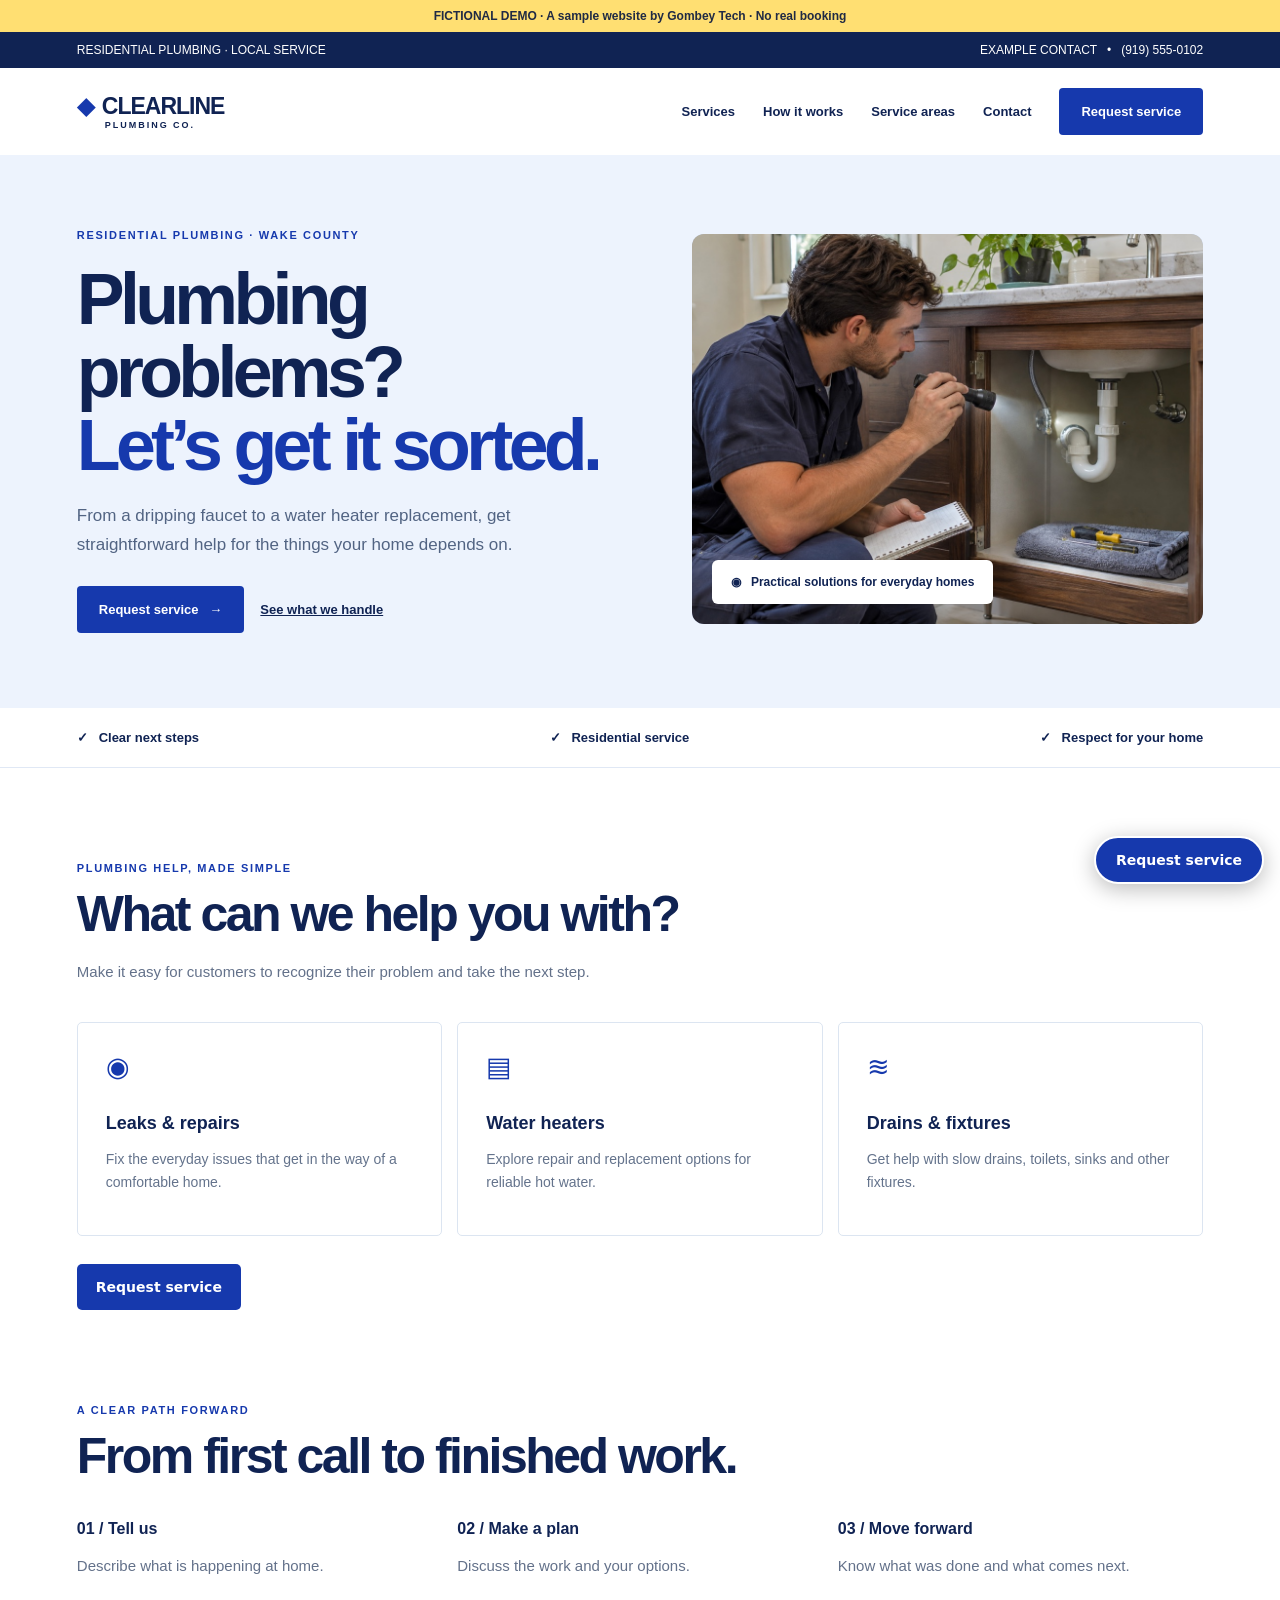
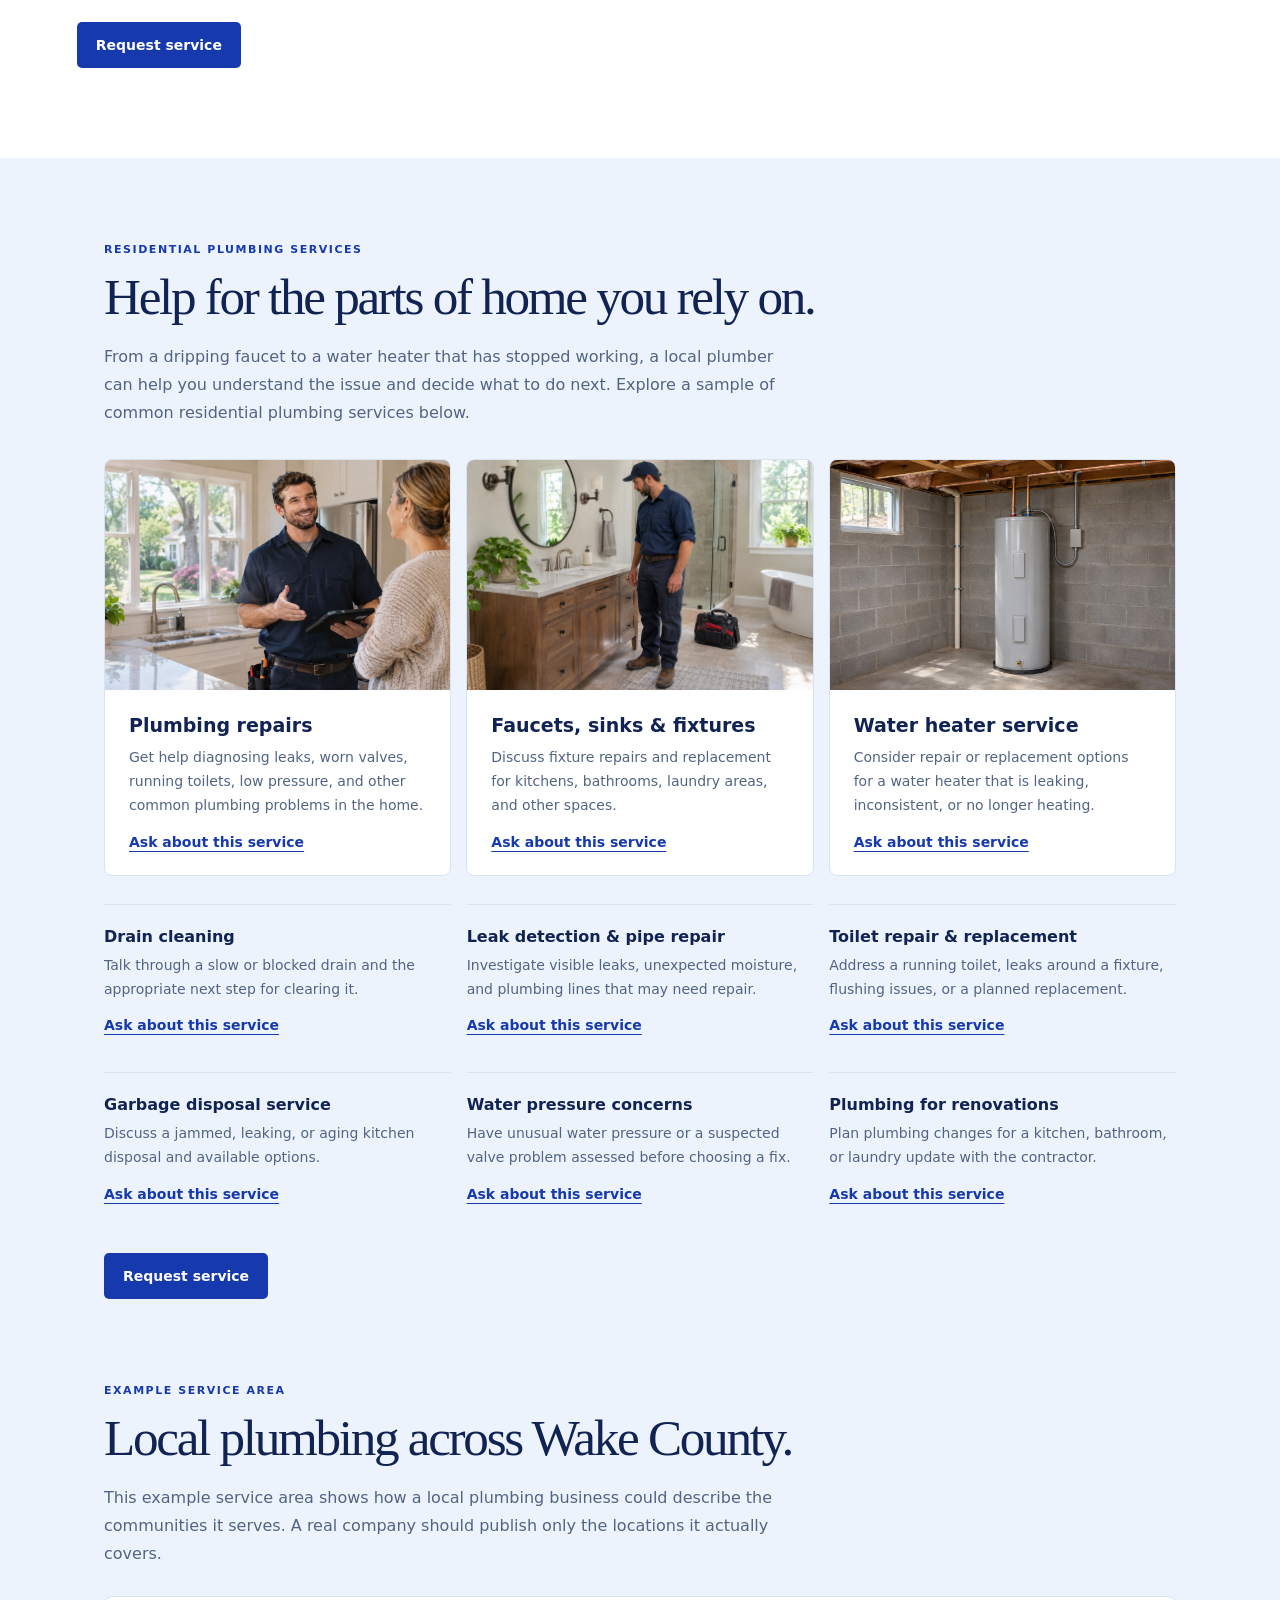
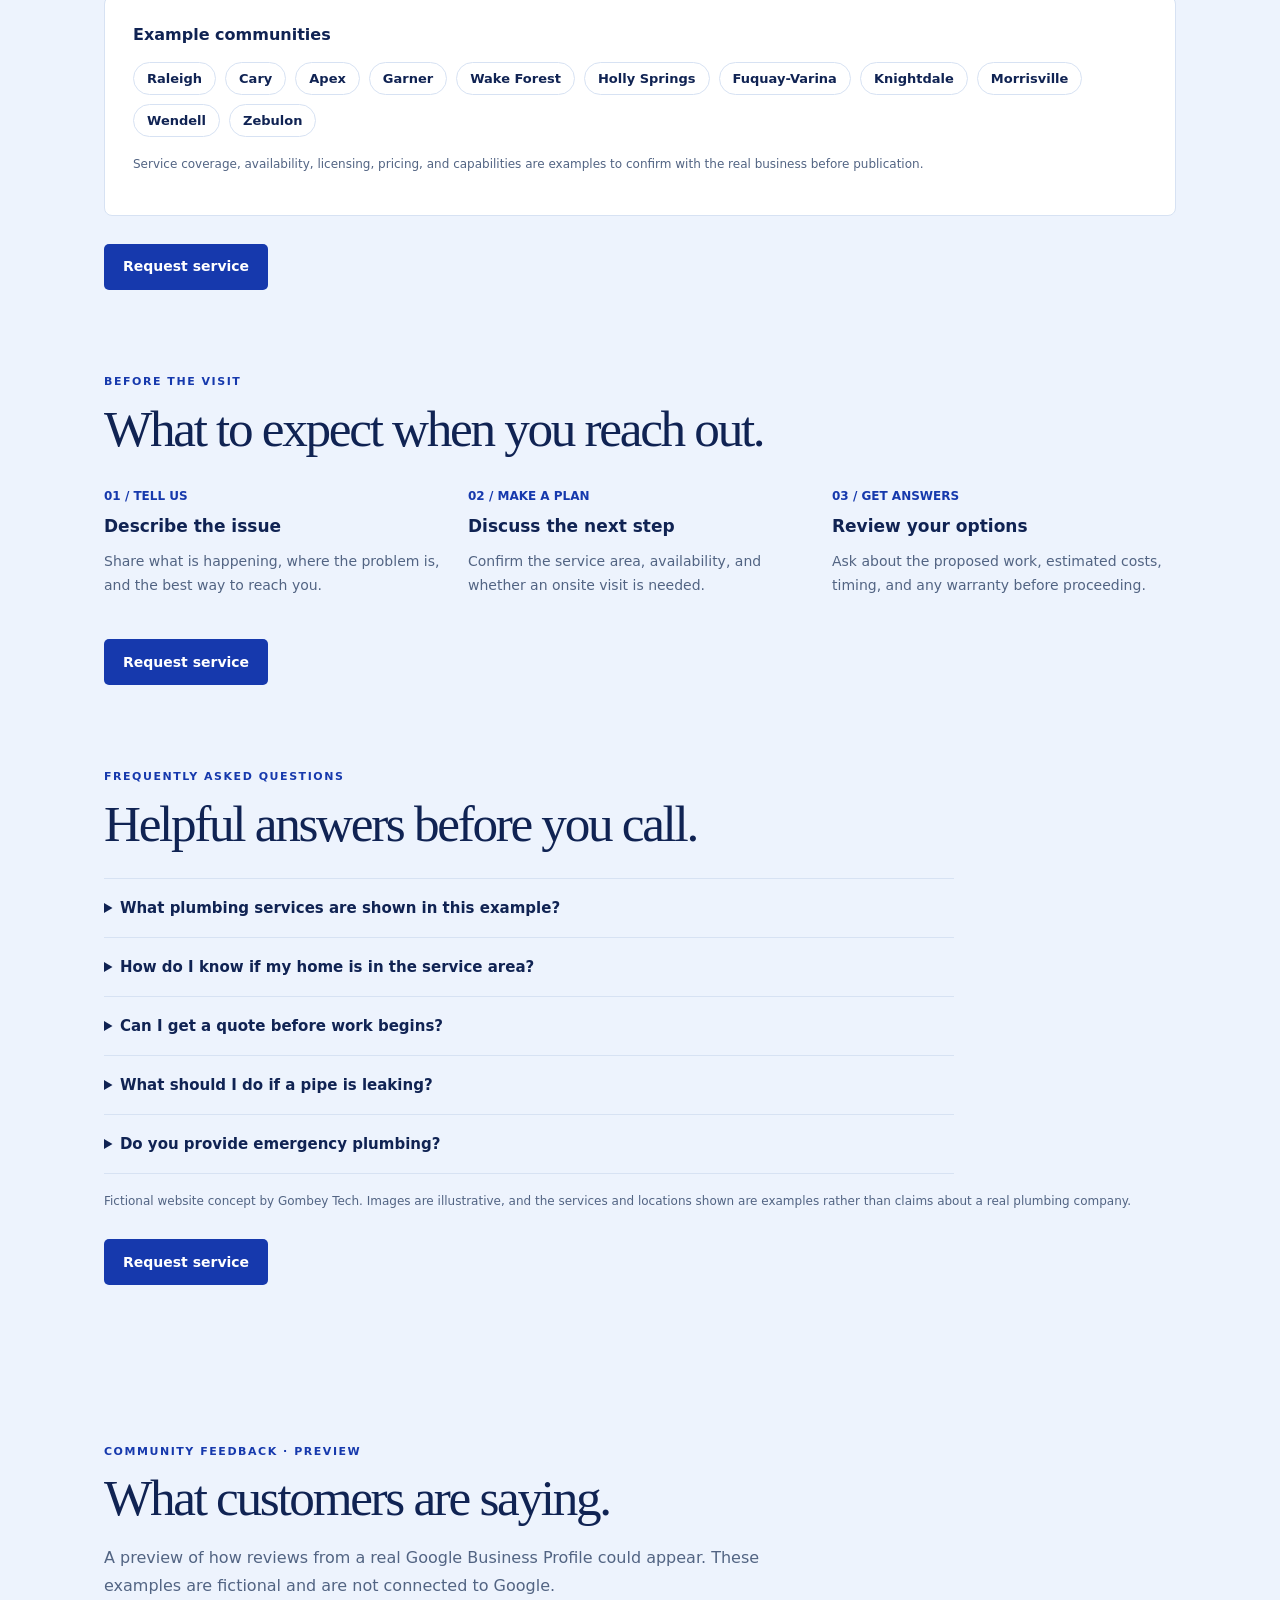
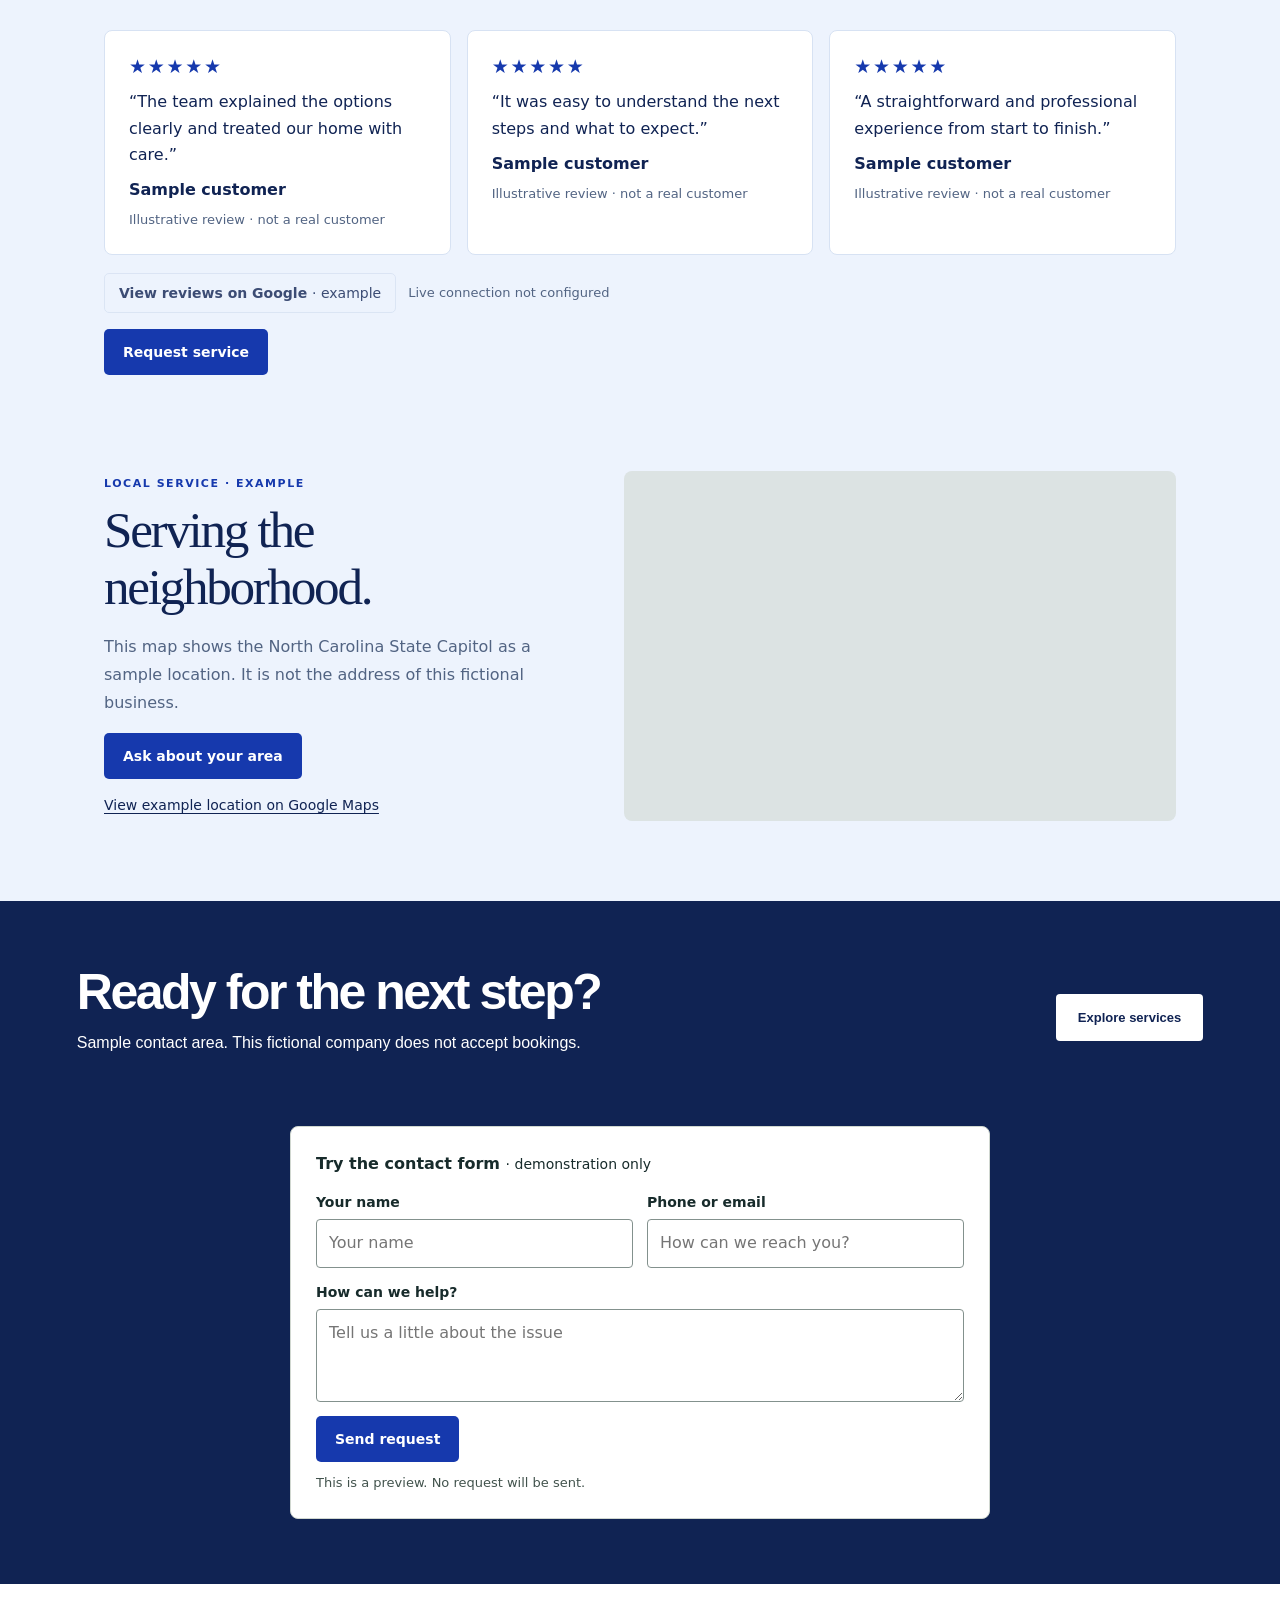
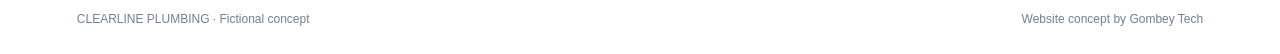
==== commit 7665bfc2: "Refresh plumbing imagery and simplify service ticker" ====
--- a/blueprint/index.html
+++ b/blueprint/index.html
@@ -3,7 +3,7 @@
 </style><meta name="description" content="Fictional Clearline Plumbing website concept demonstrating residential plumbing services, water heater repairs, drain cleaning, and example Wake County service areas."><meta property="og:title" content="Clearline Plumbing | Gombey Tech demonstration"><meta property="og:description" content="A fictional residential plumbing website concept with example services and Wake County service areas."><link rel="stylesheet" href="../shared/site-content.css"></head><body data-concept="clearline"><div class="demo">FICTIONAL DEMO · A sample website by Gombey Tech · No real booking</div><div class="utility"><span>RESIDENTIAL PLUMBING · LOCAL SERVICE</span><span>EXAMPLE CONTACT &nbsp; • &nbsp; (919) 555-0102</span></div><header class="wrap"><a class="brand" href="#top"><i>◆</i>CLEARLINE<small>PLUMBING CO.</small></a><nav><a href="#services">Services</a><a href="#process">How it works</a><a href="#service-areas">Service areas</a><a href="#contact">Contact</a><a href="#contact" class="btn">Request service</a></nav></header><a class="demo-quick-cta" href="#contact">Request service</a><main id="top"><section class="hero"><div class="hero-inner wrap"><div><span class="label">Residential plumbing · Wake County</span><h1>Plumbing problems?<br><span>Let’s get it sorted.</span></h1><p>From a dripping faucet to a water heater replacement, get straightforward help for the things your home depends on.</p><div class="actions"><a class="btn" href="#contact">Request service &nbsp; →</a><a class="plain" href="#services">See what we handle</a></div></div><div class="graphic"><img src="../assets/plumber-inspection-v2.jpg" alt="A plumbing professional inspecting pipes beneath a bathroom sink" class="ec-hero-photo"><div class="mini">◉ &nbsp; Practical solutions for everyday homes</div></div></div></section><div class="trust wrap"><span>✓ &nbsp; Clear next steps</span><span>✓ &nbsp; Residential service</span><span>✓ &nbsp; Respect for your home</span></div><section id="services" class="section wrap"><span class="label">PLUMBING HELP, MADE SIMPLE</span><h2>What can we help you with?</h2><p class="lead">Make it easy for customers to recognize their problem and take the next step.</p><div class="grid"><div class="card"><span class="icon">◉</span><h3>Leaks &amp; repairs</h3><p>Fix the everyday issues that get in the way of a comfortable home.</p></div><div class="card"><span class="icon">▤</span><h3>Water heaters</h3><p>Explore repair and replacement options for reliable hot water.</p></div><div class="card"><span class="icon">≋</span><h3>Drains &amp; fixtures</h3><p>Get help with slow drains, toilets, sinks and other fixtures.</p></div></div><div class="demo-cta-row"><a class="demo-section-cta" href="#contact">Request service</a></div></section><section id="process" class="section wrap" style="padding-top:0"><span class="label">A CLEAR PATH FORWARD</span><h2>From first call to finished work.</h2><div class="grid"><div><b>01 / Tell us</b><p class="lead">Describe what is happening at home.</p></div><div><b>02 / Make a plan</b><p class="lead">Discuss the work and your options.</p></div><div><b>03 / Move forward</b><p class="lead">Know what was done and what comes next.</p></div></div><div class="demo-cta-row"><a class="demo-section-cta" href="#contact">Request service</a></div></section><div class="expanded-content" id="more-services">
 <section class="ec-wrap"><span class="ec-kicker">Residential plumbing services</span><h2 class="ec-title">Help for the parts of home you rely on.</h2><p class="ec-intro">From a dripping faucet to a water heater that has stopped working, a local plumber can help you understand the issue and decide what to do next. Explore a sample of common residential plumbing services below.</p><div class="ec-grid">
 <article class="ec-card"><img src="../assets/plumber-homeowner.jpg" alt="Plumbing professional speaking with a homeowner in a kitchen" loading="lazy"><div class="ec-card-body"><h3>Plumbing repairs</h3><p>Get help diagnosing leaks, worn valves, running toilets, low pressure, and other common plumbing problems in the home.</p><a class="ec-service-link" href="#contact" aria-label="Ask about Plumbing repairs">Ask about this service</a></div></article>
-<article class="ec-card"><img src="../assets/plumber-inspection-v2.jpg" alt="A plumbing professional inspecting pipes beneath a bathroom sink" loading="lazy"><div class="ec-card-body"><h3>Faucets, sinks &amp; fixtures</h3><p>Discuss fixture repairs and replacement for kitchens, bathrooms, laundry areas, and other spaces.</p><a class="ec-service-link" href="#contact" aria-label="Ask about Faucets, sinks &amp; fixtures">Ask about this service</a></div></article>
+<article class="ec-card"><img src="../assets/plumber-bathroom-inspection.jpg" alt="A plumbing professional inspecting a bathroom sink" loading="lazy"><div class="ec-card-body"><h3>Faucets, sinks &amp; fixtures</h3><p>Discuss fixture repairs and replacement for kitchens, bathrooms, laundry areas, and other spaces.</p><a class="ec-service-link" href="#contact" aria-label="Ask about Faucets, sinks &amp; fixtures">Ask about this service</a></div></article>
 <article class="ec-card"><img src="../assets/water-heater-basement-v2.jpg" alt="Residential water heater in an unfinished basement" loading="lazy"><div class="ec-card-body"><h3>Water heater service</h3><p>Consider repair or replacement options for a water heater that is leaking, inconsistent, or no longer heating.</p><a class="ec-service-link" href="#contact" aria-label="Ask about Water heater service">Ask about this service</a></div></article></div>
 <div class="ec-service-list"><article class="ec-list"><h3>Drain cleaning</h3><p>Talk through a slow or blocked drain and the appropriate next step for clearing it.</p><a class="ec-service-link" href="#contact" aria-label="Ask about Drain cleaning">Ask about this service</a></article><article class="ec-list"><h3>Leak detection &amp; pipe repair</h3><p>Investigate visible leaks, unexpected moisture, and plumbing lines that may need repair.</p><a class="ec-service-link" href="#contact" aria-label="Ask about Leak detection &amp; pipe repair">Ask about this service</a></article><article class="ec-list"><h3>Toilet repair &amp; replacement</h3><p>Address a running toilet, leaks around a fixture, flushing issues, or a planned replacement.</p><a class="ec-service-link" href="#contact" aria-label="Ask about Toilet repair &amp; replacement">Ask about this service</a></article><article class="ec-list"><h3>Garbage disposal service</h3><p>Discuss a jammed, leaking, or aging kitchen disposal and available options.</p><a class="ec-service-link" href="#contact" aria-label="Ask about Garbage disposal service">Ask about this service</a></article><article class="ec-list"><h3>Water pressure concerns</h3><p>Have unusual water pressure or a suspected valve problem assessed before choosing a fix.</p><a class="ec-service-link" href="#contact" aria-label="Ask about Water pressure concerns">Ask about this service</a></article><article class="ec-list"><h3>Plumbing for renovations</h3><p>Plan plumbing changes for a kitchen, bathroom, or laundry update with the contractor.</p><a class="ec-service-link" href="#contact" aria-label="Ask about Plumbing for renovations">Ask about this service</a></article></div><div class="demo-cta-row"><a class="demo-section-cta" href="#contact">Request service</a></div></section>
 <section class="ec-wrap" id="service-areas" style="padding-top:0"><span class="ec-kicker">Example service area</span><h2 class="ec-title">Local plumbing across Wake County.</h2><p class="ec-intro">This example service area shows how a local plumbing business could describe the communities it serves. A real company should publish only the locations it actually covers.</p><div class="ec-areas"><strong>Example communities</strong><div class="ec-chips"><span>Raleigh</span><span>Cary</span><span>Apex</span><span>Garner</span><span>Wake Forest</span><span>Holly Springs</span><span>Fuquay-Varina</span><span>Knightdale</span><span>Morrisville</span><span>Wendell</span><span>Zebulon</span></div><p class="ec-disclaimer">Service coverage, availability, licensing, pricing, and capabilities are examples to confirm with the real business before publication.</p></div><div class="demo-cta-row"><a class="demo-section-cta" href="#contact">Request service</a></div></section>
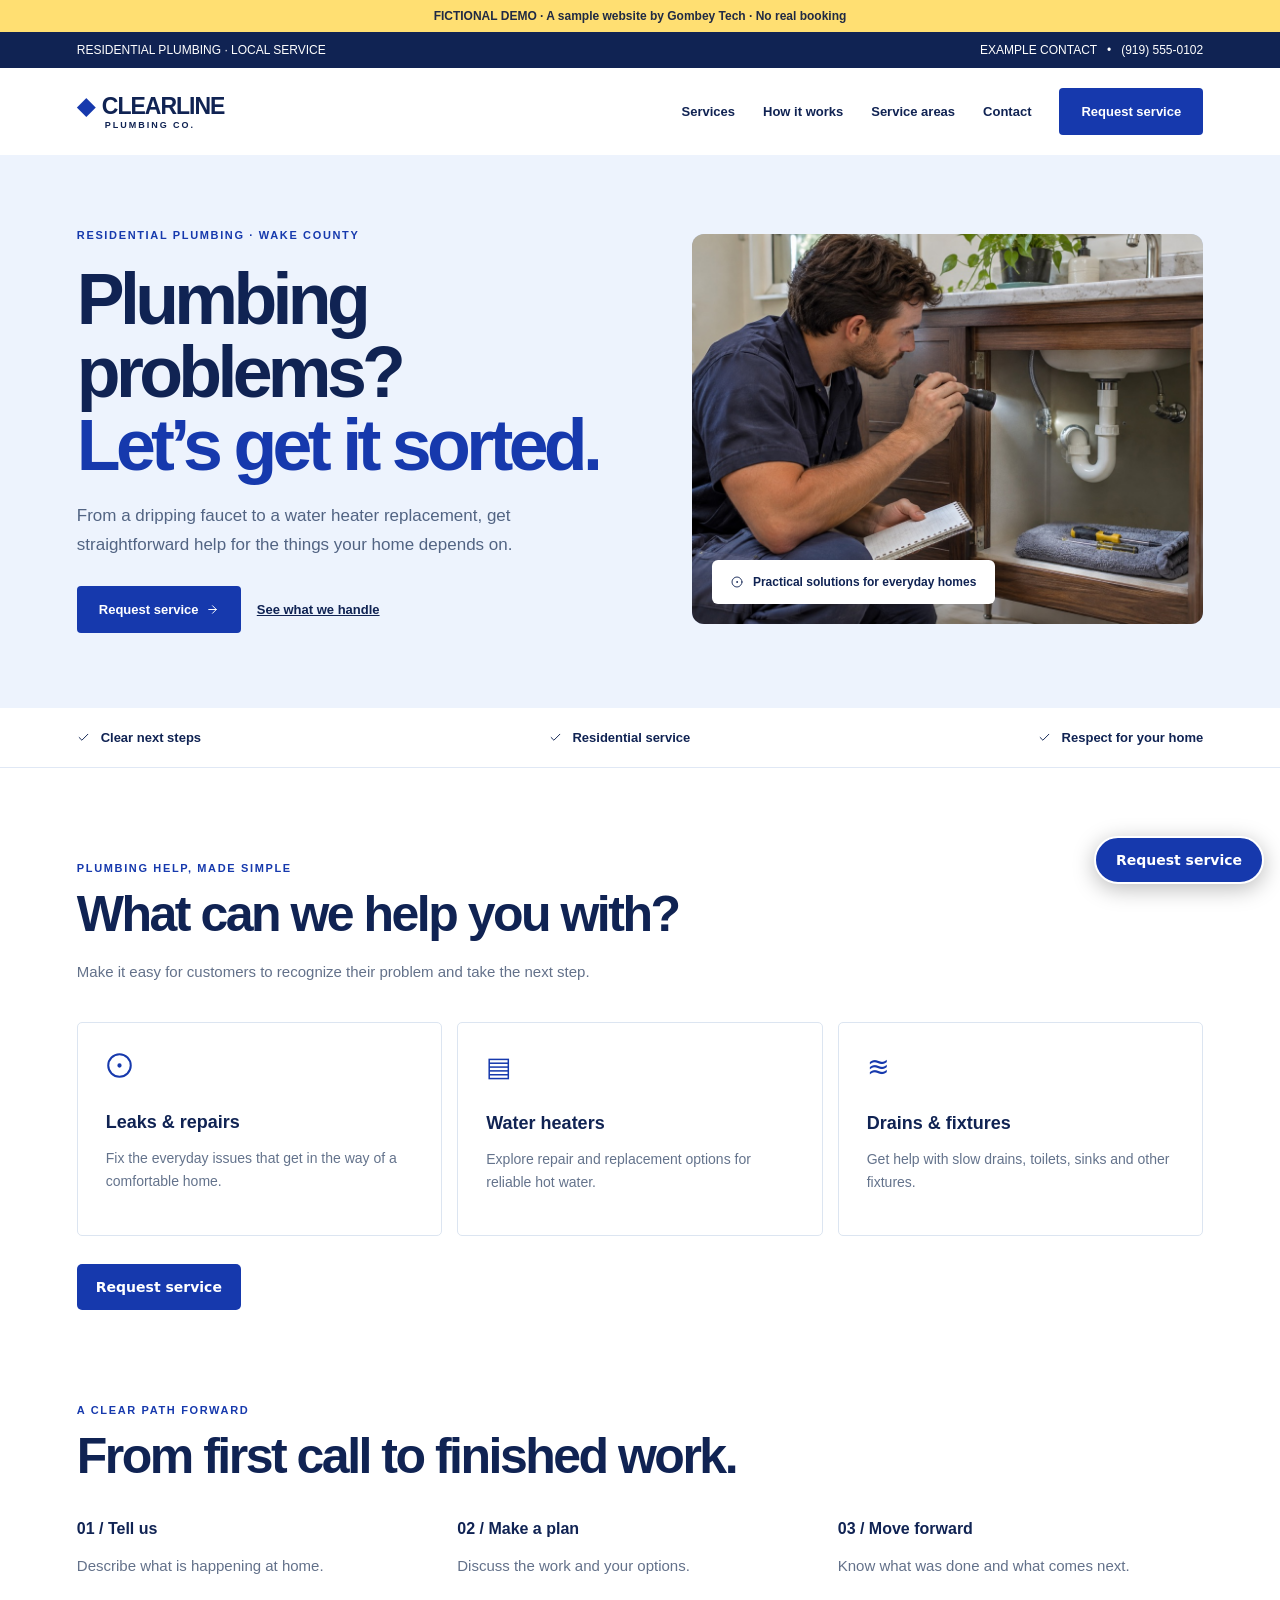
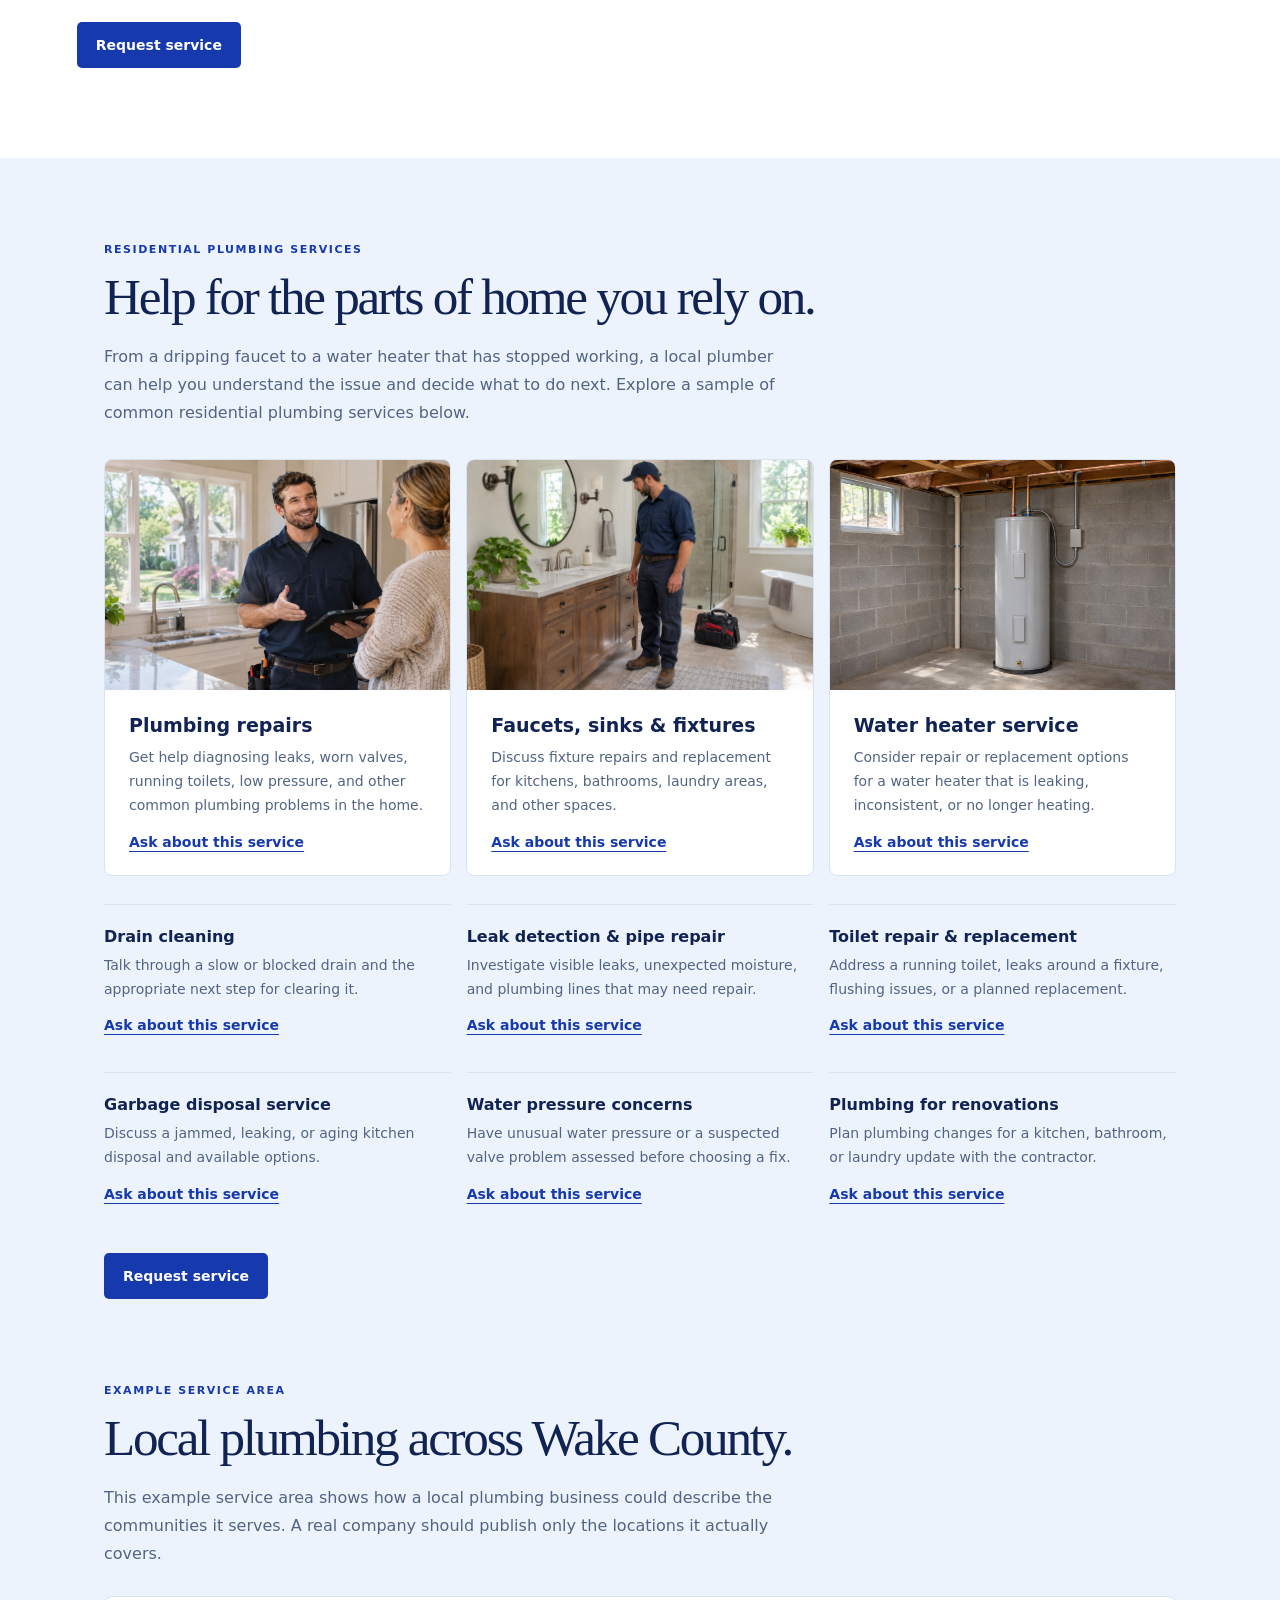
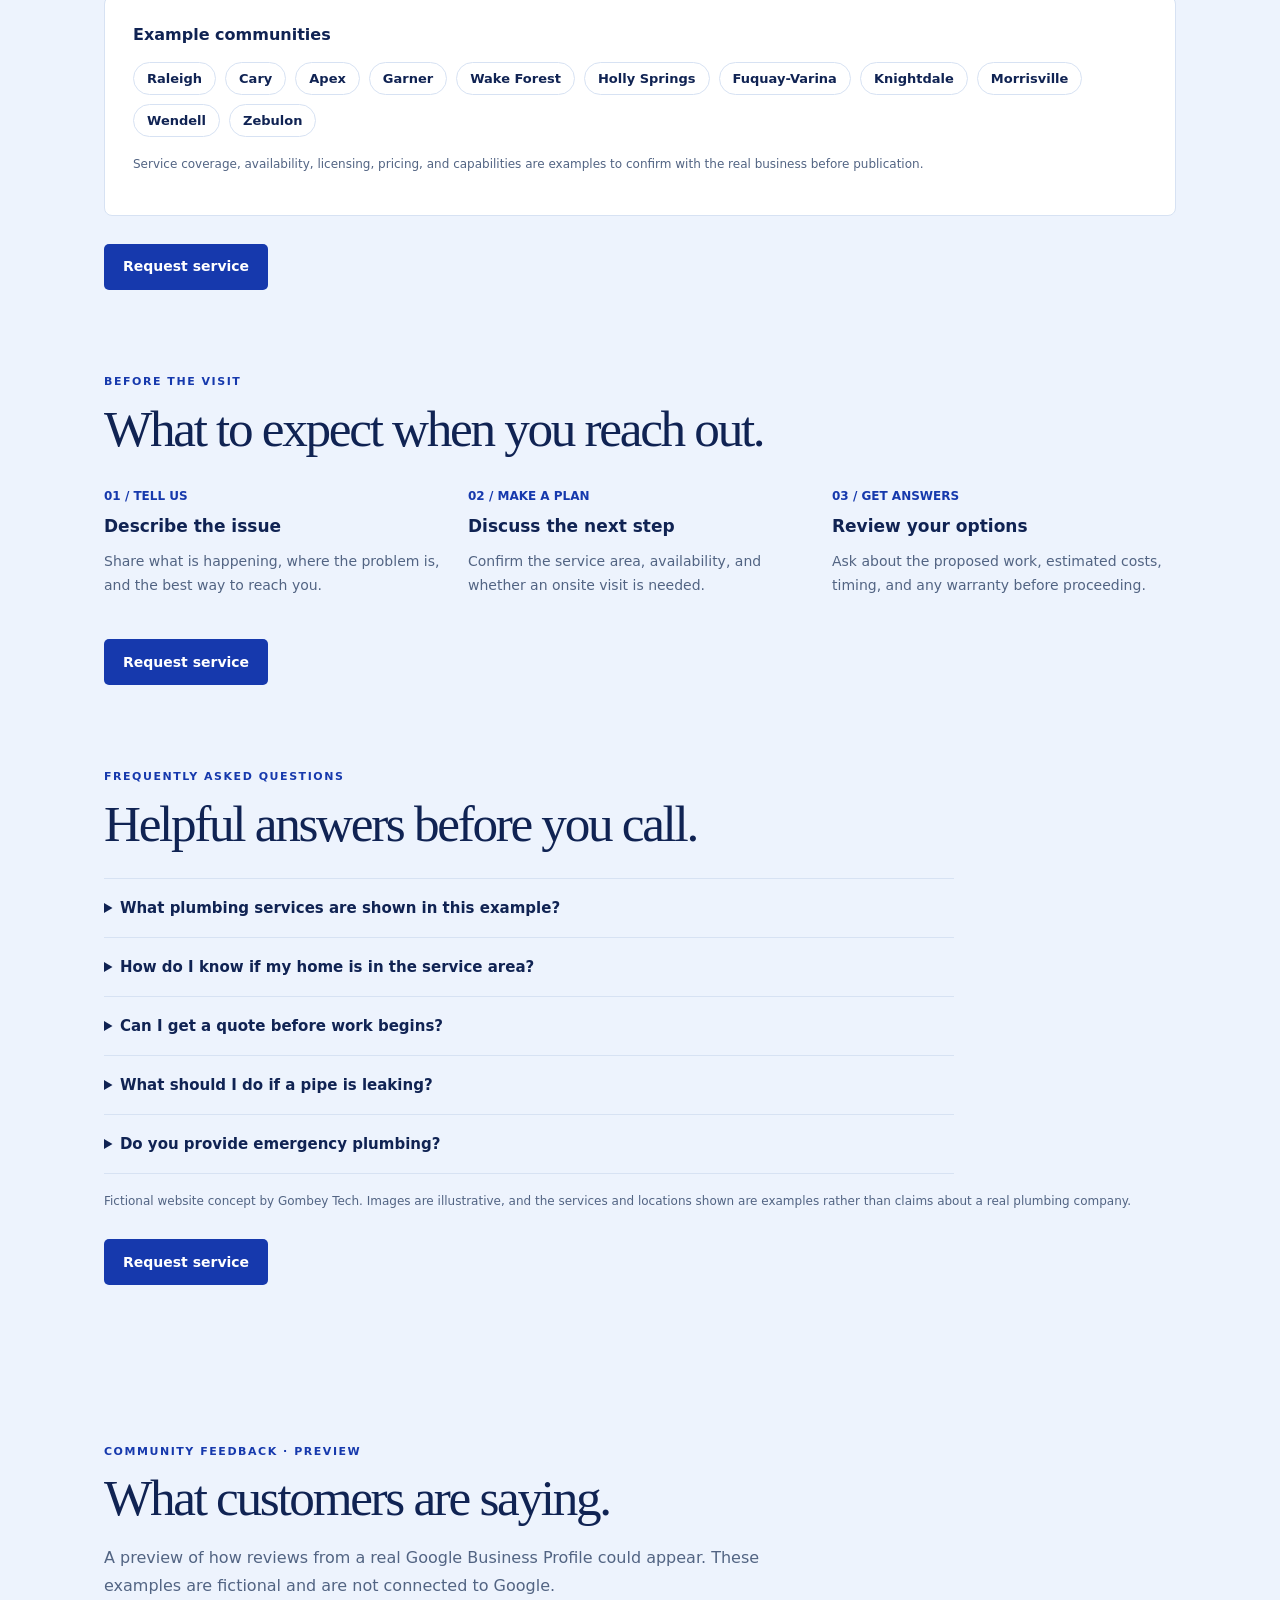
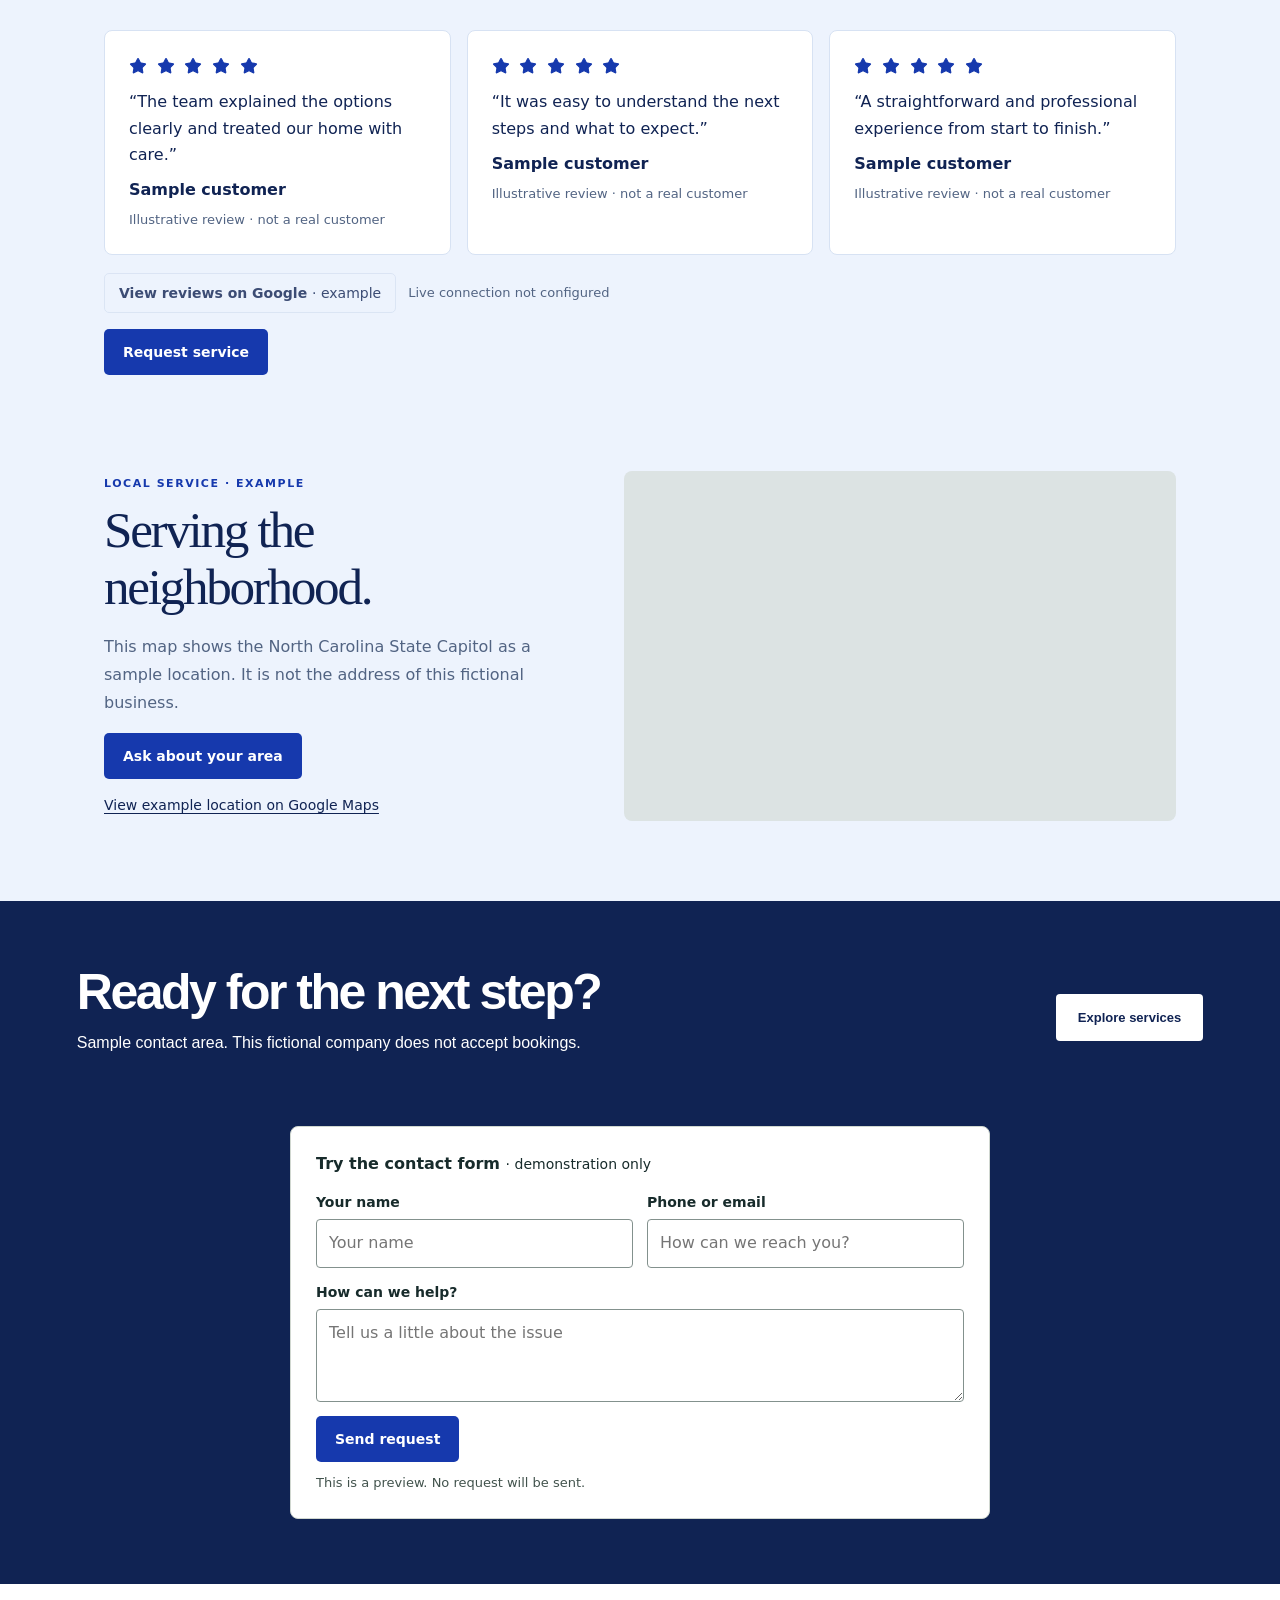
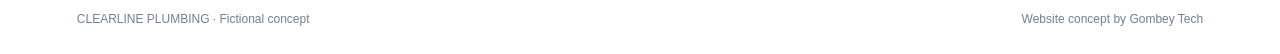
==== commit 1eaacfc3: "Replace text glyphs with Lucide icons" ====
--- a/blueprint/index.html
+++ b/blueprint/index.html
@@ -1,6 +1,16 @@
 <!doctype html><html lang="en"><head><meta charset="utf-8"><meta name="viewport" content="width=device-width,initial-scale=1"><title>Clearline Plumbing | Plumbing &amp; Water Heaters in Wake County (Demo)</title><meta name="robots" content="noindex,nofollow"><style>
 :root{--blue:#1639ad;--ink:#102353;--light:#edf3fd}*{box-sizing:border-box}html{scroll-behavior:smooth}body{margin:0;color:var(--ink);background:#fff;font-family:Arial,sans-serif}.demo{text-align:center;font-size:12px;font-weight:bold;padding:9px;background:#ffdf72;color:#202a44}.utility{background:#102353;color:white;display:flex;justify-content:space-between;padding:11px 6%;font-size:12px}.wrap{max-width:1300px;margin:auto;padding-left:6%;padding-right:6%}header{display:flex;align-items:center;justify-content:space-between;padding-top:20px;padding-bottom:20px}.brand{font-size:23px;font-weight:900;letter-spacing:-1px}.brand i{font-style:normal;color:var(--blue);margin-right:8px}.brand small{display:block;font-size:9px;letter-spacing:.22em;margin-left:28px}nav{display:flex;align-items:center;gap:28px;font-weight:bold;font-size:13px}a{color:inherit;text-decoration:none}.btn{background:var(--blue);color:white;padding:16px 22px;border-radius:4px;display:inline-flex;align-items:center;justify-content:center;font-weight:bold;font-size:13px}.hero{background:var(--light);padding-top:70px;padding-bottom:75px;overflow:hidden}.hero-inner{display:grid;grid-template-columns:1.05fr .95fr;align-items:center;gap:50px}.label{font-size:11px;font-weight:800;letter-spacing:.15em;text-transform:uppercase;color:var(--blue)}h1{font-size:clamp(48px,5.6vw,76px);line-height:1.02;letter-spacing:-.065em;margin:20px 0}h1 span{color:var(--blue)}.hero p{font-size:17px;line-height:1.7;color:#526483;max-width:520px}.actions{display:flex;gap:16px;align-items:center;flex-wrap:wrap;margin-top:26px}.plain{font-size:13px;font-weight:bold;text-decoration:underline}.graphic{position:relative;background:#bfd0f5;border-radius:12px;min-height:390px;overflow:hidden;display:grid;place-items:center}.pipe{position:relative;width:240px;height:240px;border:45px solid var(--blue);border-bottom-color:transparent;border-left-color:transparent;border-radius:50%;transform:rotate(-45deg)}.pipe:after{content:'';position:absolute;width:45px;height:150px;background:var(--blue);left:-45px;top:95px}.graphic:before,.graphic:after{position:absolute;border:1px solid #fff9;border-radius:50%;content:'';width:370px;height:370px}.graphic:after{width:475px;height:475px}.mini{position:absolute;left:20px;bottom:20px;background:white;border-radius:6px;padding:15px 19px;font-weight:bold;font-size:12px}.trust{border-bottom:1px solid #e0e8f5;display:flex;justify-content:space-between;gap:20px;padding-top:22px;padding-bottom:22px;font-size:13px;font-weight:700}.section{padding-top:90px;padding-bottom:90px}h2{font-size:clamp(34px,4vw,50px);letter-spacing:-.05em;line-height:1.05;margin:12px 0 18px}.lead{color:#63718a;line-height:1.7;font-size:15px}.grid{display:grid;grid-template-columns:repeat(3,1fr);gap:15px;margin-top:38px}.card{border:1px solid #dce5f1;padding:28px;min-height:205px;border-radius:5px}.icon{color:var(--blue);font-size:27px}.card h3{font-size:18px;margin:30px 0 10px}.card p{font-size:14px;line-height:1.6;color:#64738c}.band{background:var(--ink);color:white;padding:65px 6%;display:flex;align-items:center;justify-content:space-between;gap:30px}.band h2{margin:0}.band .btn{background:#fff;color:var(--ink)}footer{padding:28px 6%;font-size:12px;color:#70809b;display:flex;justify-content:space-between}@media(max-width:760px){nav a:not(.btn){display:none}.hero-inner,.grid{grid-template-columns:1fr}.hero{padding-top:45px}.graphic{min-height:280px}.trust{font-size:11px;gap:10px}.section{padding-top:60px;padding-bottom:60px}.band{display:block}.band .btn{margin-top:20px}.utility{font-size:10px}footer{display:block}}
-</style><meta name="description" content="Fictional Clearline Plumbing website concept demonstrating residential plumbing services, water heater repairs, drain cleaning, and example Wake County service areas."><meta property="og:title" content="Clearline Plumbing | Gombey Tech demonstration"><meta property="og:description" content="A fictional residential plumbing website concept with example services and Wake County service areas."><link rel="stylesheet" href="../shared/site-content.css"></head><body data-concept="clearline"><div class="demo">FICTIONAL DEMO · A sample website by Gombey Tech · No real booking</div><div class="utility"><span>RESIDENTIAL PLUMBING · LOCAL SERVICE</span><span>EXAMPLE CONTACT &nbsp; • &nbsp; (919) 555-0102</span></div><header class="wrap"><a class="brand" href="#top"><i>◆</i>CLEARLINE<small>PLUMBING CO.</small></a><nav><a href="#services">Services</a><a href="#process">How it works</a><a href="#service-areas">Service areas</a><a href="#contact">Contact</a><a href="#contact" class="btn">Request service</a></nav></header><a class="demo-quick-cta" href="#contact">Request service</a><main id="top"><section class="hero"><div class="hero-inner wrap"><div><span class="label">Residential plumbing · Wake County</span><h1>Plumbing problems?<br><span>Let’s get it sorted.</span></h1><p>From a dripping faucet to a water heater replacement, get straightforward help for the things your home depends on.</p><div class="actions"><a class="btn" href="#contact">Request service &nbsp; →</a><a class="plain" href="#services">See what we handle</a></div></div><div class="graphic"><img src="../assets/plumber-inspection-v2.jpg" alt="A plumbing professional inspecting pipes beneath a bathroom sink" class="ec-hero-photo"><div class="mini">◉ &nbsp; Practical solutions for everyday homes</div></div></div></section><div class="trust wrap"><span>✓ &nbsp; Clear next steps</span><span>✓ &nbsp; Residential service</span><span>✓ &nbsp; Respect for your home</span></div><section id="services" class="section wrap"><span class="label">PLUMBING HELP, MADE SIMPLE</span><h2>What can we help you with?</h2><p class="lead">Make it easy for customers to recognize their problem and take the next step.</p><div class="grid"><div class="card"><span class="icon">◉</span><h3>Leaks &amp; repairs</h3><p>Fix the everyday issues that get in the way of a comfortable home.</p></div><div class="card"><span class="icon">▤</span><h3>Water heaters</h3><p>Explore repair and replacement options for reliable hot water.</p></div><div class="card"><span class="icon">≋</span><h3>Drains &amp; fixtures</h3><p>Get help with slow drains, toilets, sinks and other fixtures.</p></div></div><div class="demo-cta-row"><a class="demo-section-cta" href="#contact">Request service</a></div></section><section id="process" class="section wrap" style="padding-top:0"><span class="label">A CLEAR PATH FORWARD</span><h2>From first call to finished work.</h2><div class="grid"><div><b>01 / Tell us</b><p class="lead">Describe what is happening at home.</p></div><div><b>02 / Make a plan</b><p class="lead">Discuss the work and your options.</p></div><div><b>03 / Move forward</b><p class="lead">Know what was done and what comes next.</p></div></div><div class="demo-cta-row"><a class="demo-section-cta" href="#contact">Request service</a></div></section><div class="expanded-content" id="more-services">
+</style><meta name="description" content="Fictional Clearline Plumbing website concept demonstrating residential plumbing services, water heater repairs, drain cleaning, and example Wake County service areas."><meta property="og:title" content="Clearline Plumbing | Gombey Tech demonstration"><meta property="og:description" content="A fictional residential plumbing website concept with example services and Wake County service areas."><link rel="stylesheet" href="../shared/site-content.css"><style>
+/* Lucide icons: locally embedded; see LUCIDE-LICENSE.txt. */
+.lucide-icon{display:inline-block;width:1em;height:1em;flex:none;vertical-align:-.14em;stroke-width:1.8}
+.demo-stars .lucide-icon,.stars .lucide-icon{width:.95em;height:.95em;margin-right:.1em;vertical-align:-.08em;stroke-width:1.5}
+</style></head><body data-concept="clearline"><div class="demo">FICTIONAL DEMO · A sample website by Gombey Tech · No real booking</div><div class="utility"><span>RESIDENTIAL PLUMBING · LOCAL SERVICE</span><span>EXAMPLE CONTACT &nbsp; • &nbsp; (919) 555-0102</span></div><header class="wrap"><a class="brand" href="#top"><i>◆</i>CLEARLINE<small>PLUMBING CO.</small></a><nav><a href="#services">Services</a><a href="#process">How it works</a><a href="#service-areas">Service areas</a><a href="#contact">Contact</a><a href="#contact" class="btn">Request service</a></nav></header><a class="demo-quick-cta" href="#contact">Request service</a><main id="top"><section class="hero"><div class="hero-inner wrap"><div><span class="label">Residential plumbing · Wake County</span><h1>Plumbing problems?<br><span>Let’s get it sorted.</span></h1><p>From a dripping faucet to a water heater replacement, get straightforward help for the things your home depends on.</p><div class="actions"><a class="btn" href="#contact">Request service &nbsp; 
+<svg aria-hidden="true" focusable="false" class="lucide-icon lucide lucide-arrow-right" xmlns="http://www.w3.org/2000/svg" viewBox="0 0 24 24" fill="none" stroke="currentColor" stroke-width="2" stroke-linecap="round" stroke-linejoin="round" ><path d="M5 12h14" /><path d="m12 5 7 7-7 7" /></svg></a><a class="plain" href="#services">See what we handle</a></div></div><div class="graphic"><img src="../assets/plumber-inspection-v2.jpg" alt="A plumbing professional inspecting pipes beneath a bathroom sink" class="ec-hero-photo"><div class="mini">
+<svg aria-hidden="true" focusable="false" class="lucide-icon lucide lucide-circle-dot" xmlns="http://www.w3.org/2000/svg" viewBox="0 0 24 24" fill="none" stroke="currentColor" stroke-width="2" stroke-linecap="round" stroke-linejoin="round" ><circle cx="12" cy="12" r="10" /><circle cx="12" cy="12" r="1" /></svg> &nbsp; Practical solutions for everyday homes</div></div></div></section><div class="trust wrap"><span>
+<svg aria-hidden="true" focusable="false" class="lucide-icon lucide lucide-check" xmlns="http://www.w3.org/2000/svg" viewBox="0 0 24 24" fill="none" stroke="currentColor" stroke-width="2" stroke-linecap="round" stroke-linejoin="round" ><path d="M20 6 9 17l-5-5" /></svg> &nbsp; Clear next steps</span><span>
+<svg aria-hidden="true" focusable="false" class="lucide-icon lucide lucide-check" xmlns="http://www.w3.org/2000/svg" viewBox="0 0 24 24" fill="none" stroke="currentColor" stroke-width="2" stroke-linecap="round" stroke-linejoin="round" ><path d="M20 6 9 17l-5-5" /></svg> &nbsp; Residential service</span><span>
+<svg aria-hidden="true" focusable="false" class="lucide-icon lucide lucide-check" xmlns="http://www.w3.org/2000/svg" viewBox="0 0 24 24" fill="none" stroke="currentColor" stroke-width="2" stroke-linecap="round" stroke-linejoin="round" ><path d="M20 6 9 17l-5-5" /></svg> &nbsp; Respect for your home</span></div><section id="services" class="section wrap"><span class="label">PLUMBING HELP, MADE SIMPLE</span><h2>What can we help you with?</h2><p class="lead">Make it easy for customers to recognize their problem and take the next step.</p><div class="grid"><div class="card"><span class="icon">
+<svg aria-hidden="true" focusable="false" class="lucide-icon lucide lucide-circle-dot" xmlns="http://www.w3.org/2000/svg" viewBox="0 0 24 24" fill="none" stroke="currentColor" stroke-width="2" stroke-linecap="round" stroke-linejoin="round" ><circle cx="12" cy="12" r="10" /><circle cx="12" cy="12" r="1" /></svg></span><h3>Leaks &amp; repairs</h3><p>Fix the everyday issues that get in the way of a comfortable home.</p></div><div class="card"><span class="icon">▤</span><h3>Water heaters</h3><p>Explore repair and replacement options for reliable hot water.</p></div><div class="card"><span class="icon">≋</span><h3>Drains &amp; fixtures</h3><p>Get help with slow drains, toilets, sinks and other fixtures.</p></div></div><div class="demo-cta-row"><a class="demo-section-cta" href="#contact">Request service</a></div></section><section id="process" class="section wrap" style="padding-top:0"><span class="label">A CLEAR PATH FORWARD</span><h2>From first call to finished work.</h2><div class="grid"><div><b>01 / Tell us</b><p class="lead">Describe what is happening at home.</p></div><div><b>02 / Make a plan</b><p class="lead">Discuss the work and your options.</p></div><div><b>03 / Move forward</b><p class="lead">Know what was done and what comes next.</p></div></div><div class="demo-cta-row"><a class="demo-section-cta" href="#contact">Request service</a></div></section><div class="expanded-content" id="more-services">
 <section class="ec-wrap"><span class="ec-kicker">Residential plumbing services</span><h2 class="ec-title">Help for the parts of home you rely on.</h2><p class="ec-intro">From a dripping faucet to a water heater that has stopped working, a local plumber can help you understand the issue and decide what to do next. Explore a sample of common residential plumbing services below.</p><div class="ec-grid">
 <article class="ec-card"><img src="../assets/plumber-homeowner.jpg" alt="Plumbing professional speaking with a homeowner in a kitchen" loading="lazy"><div class="ec-card-body"><h3>Plumbing repairs</h3><p>Get help diagnosing leaks, worn valves, running toilets, low pressure, and other common plumbing problems in the home.</p><a class="ec-service-link" href="#contact" aria-label="Ask about Plumbing repairs">Ask about this service</a></div></article>
 <article class="ec-card"><img src="../assets/plumber-bathroom-inspection.jpg" alt="A plumbing professional inspecting a bathroom sink" loading="lazy"><div class="ec-card-body"><h3>Faucets, sinks &amp; fixtures</h3><p>Discuss fixture repairs and replacement for kitchens, bathrooms, laundry areas, and other spaces.</p><a class="ec-service-link" href="#contact" aria-label="Ask about Faucets, sinks &amp; fixtures">Ask about this service</a></div></article>
@@ -8,4 +18,19 @@
 <div class="ec-service-list"><article class="ec-list"><h3>Drain cleaning</h3><p>Talk through a slow or blocked drain and the appropriate next step for clearing it.</p><a class="ec-service-link" href="#contact" aria-label="Ask about Drain cleaning">Ask about this service</a></article><article class="ec-list"><h3>Leak detection &amp; pipe repair</h3><p>Investigate visible leaks, unexpected moisture, and plumbing lines that may need repair.</p><a class="ec-service-link" href="#contact" aria-label="Ask about Leak detection &amp; pipe repair">Ask about this service</a></article><article class="ec-list"><h3>Toilet repair &amp; replacement</h3><p>Address a running toilet, leaks around a fixture, flushing issues, or a planned replacement.</p><a class="ec-service-link" href="#contact" aria-label="Ask about Toilet repair &amp; replacement">Ask about this service</a></article><article class="ec-list"><h3>Garbage disposal service</h3><p>Discuss a jammed, leaking, or aging kitchen disposal and available options.</p><a class="ec-service-link" href="#contact" aria-label="Ask about Garbage disposal service">Ask about this service</a></article><article class="ec-list"><h3>Water pressure concerns</h3><p>Have unusual water pressure or a suspected valve problem assessed before choosing a fix.</p><a class="ec-service-link" href="#contact" aria-label="Ask about Water pressure concerns">Ask about this service</a></article><article class="ec-list"><h3>Plumbing for renovations</h3><p>Plan plumbing changes for a kitchen, bathroom, or laundry update with the contractor.</p><a class="ec-service-link" href="#contact" aria-label="Ask about Plumbing for renovations">Ask about this service</a></article></div><div class="demo-cta-row"><a class="demo-section-cta" href="#contact">Request service</a></div></section>
 <section class="ec-wrap" id="service-areas" style="padding-top:0"><span class="ec-kicker">Example service area</span><h2 class="ec-title">Local plumbing across Wake County.</h2><p class="ec-intro">This example service area shows how a local plumbing business could describe the communities it serves. A real company should publish only the locations it actually covers.</p><div class="ec-areas"><strong>Example communities</strong><div class="ec-chips"><span>Raleigh</span><span>Cary</span><span>Apex</span><span>Garner</span><span>Wake Forest</span><span>Holly Springs</span><span>Fuquay-Varina</span><span>Knightdale</span><span>Morrisville</span><span>Wendell</span><span>Zebulon</span></div><p class="ec-disclaimer">Service coverage, availability, licensing, pricing, and capabilities are examples to confirm with the real business before publication.</p></div><div class="demo-cta-row"><a class="demo-section-cta" href="#contact">Request service</a></div></section>
 <section class="ec-wrap" id="what-to-expect" style="padding-top:0"><span class="ec-kicker">Before the visit</span><h2 class="ec-title">What to expect when you reach out.</h2><div class="ec-steps"><div class="ec-step"><b>01 / TELL US</b><h3>Describe the issue</h3><p>Share what is happening, where the problem is, and the best way to reach you.</p></div><div class="ec-step"><b>02 / MAKE A PLAN</b><h3>Discuss the next step</h3><p>Confirm the service area, availability, and whether an onsite visit is needed.</p></div><div class="ec-step"><b>03 / GET ANSWERS</b><h3>Review your options</h3><p>Ask about the proposed work, estimated costs, timing, and any warranty before proceeding.</p></div></div><div class="demo-cta-row"><a class="demo-section-cta" href="#contact">Request service</a></div></section>
-<section class="ec-wrap" id="faq" style="padding-top:0"><span class="ec-kicker">Frequently asked questions</span><h2 class="ec-title">Helpful answers before you call.</h2><div class="ec-faq"><details><summary>What plumbing services are shown in this example?</summary><p>This demo illustrates repairs, water heaters, fixtures, drains, leak concerns, and renovation work. A real company should replace this list with services it actually provides.</p></details><details><summary>How do I know if my home is in the service area?</summary><p>Contact the business with your town or ZIP code. Service boundaries and scheduling availability vary by company.</p></details><details><summary>Can I get a quote before work begins?</summary><p>Ask how the company handles estimates, diagnostic fees, and approval. Some work requires an onsite assessment before a firm price can be given.</p></details><details><summary>What should I do if a pipe is leaking?</summary><p>If it is safe, turn off the relevant water supply and contact a qualified plumber. For an immediate safety emergency, contact the appropriate emergency services.</p></details><details><summary>Do you provide emergency plumbing?</summary><p>Emergency availability varies. A real business should replace this sample answer with its actual hours and response process.</p></details></div><p class="ec-disclaimer">Fictional website concept by Gombey Tech. Images are illustrative, and the services and locations shown are examples rather than claims about a real plumbing company.</p><div class="demo-cta-row"><a class="demo-section-cta" href="#contact">Request service</a></div></section></div><div class="expanded-content demo-extras"><section class="ec-wrap demo-reviews" id="reviews"><div class="ec-kicker">Community feedback · preview</div><h2 class="ec-title">What customers are saying.</h2><p class="ec-intro">A preview of how reviews from a real Google Business Profile could appear. These examples are fictional and are not connected to Google.</p><div class="demo-review-grid"><article class="demo-review"><span class="demo-stars" aria-label="Example five-star rating">★★★★★</span><p>“The team explained the options clearly and treated our home with care.”</p><strong>Sample customer</strong><small>Illustrative review · not a real customer</small></article><article class="demo-review"><span class="demo-stars" aria-label="Example five-star rating">★★★★★</span><p>“It was easy to understand the next steps and what to expect.”</p><strong>Sample customer</strong><small>Illustrative review · not a real customer</small></article><article class="demo-review"><span class="demo-stars" aria-label="Example five-star rating">★★★★★</span><p>“A straightforward and professional experience from start to finish.”</p><strong>Sample customer</strong><small>Illustrative review · not a real customer</small></article></div><div class="demo-review-footer"><button type="button" class="demo-review-link" disabled>View reviews on Google <span>· example</span></button><span class="demo-google-note">Live connection not configured</span></div><p><a class="demo-section-cta" href="#contact">Request service</a></p></section><section class="ec-wrap demo-map-section" id="map"><div class="demo-map-copy"><div class="ec-kicker">Local service · example</div><h2 class="ec-title">Serving the neighborhood.</h2><p class="ec-intro">This map shows the North Carolina State Capitol as a sample location. It is not the address of this fictional business.</p><p><a class="demo-section-cta" href="#contact">Ask about your area</a></p><a class="demo-map-link" href="https://www.google.com/maps/search/?api=1&amp;query=North+Carolina+State+Capitol" target="_blank" rel="noopener noreferrer">View example location on Google Maps</a></div><iframe title="Example map showing North Carolina State Capitol, Raleigh" src="https://maps.google.com/maps?q=North%20Carolina%20State%20Capitol%2C%20Raleigh%2C%20NC&amp;z=13&amp;output=embed" loading="lazy" referrerpolicy="strict-origin-when-cross-origin" allowfullscreen></iframe></section></div><section id="contact" class="band"><div><h2>Ready for the next step?</h2><p>Sample contact area. This fictional company does not accept bookings.</p></div><a class="btn" href="#services">Explore services</a><form class="demo-contact-form" data-demo-form><p class="demo-form-label">Try the contact form <span>· demonstration only</span></p><div class="demo-form-grid"><label>Your name<input name="name" autocomplete="name" required placeholder="Your name"></label><label>Phone or email<input name="contact" autocomplete="off" required placeholder="How can we reach you?"></label></div><label>How can we help?<textarea name="message" required rows="3" placeholder="Tell us a little about the issue"></textarea></label><button type="submit">Send request</button><p class="demo-form-status" role="status" aria-live="polite">This is a preview. No request will be sent.</p></form></section></main><footer><span>CLEARLINE PLUMBING · Fictional concept</span><span>Website concept by Gombey Tech</span></footer><script src="../shared/demo-contact.js" defer></script><script src="../shared/demo-polish.js" defer></script></body></html>
+<section class="ec-wrap" id="faq" style="padding-top:0"><span class="ec-kicker">Frequently asked questions</span><h2 class="ec-title">Helpful answers before you call.</h2><div class="ec-faq"><details><summary>What plumbing services are shown in this example?</summary><p>This demo illustrates repairs, water heaters, fixtures, drains, leak concerns, and renovation work. A real company should replace this list with services it actually provides.</p></details><details><summary>How do I know if my home is in the service area?</summary><p>Contact the business with your town or ZIP code. Service boundaries and scheduling availability vary by company.</p></details><details><summary>Can I get a quote before work begins?</summary><p>Ask how the company handles estimates, diagnostic fees, and approval. Some work requires an onsite assessment before a firm price can be given.</p></details><details><summary>What should I do if a pipe is leaking?</summary><p>If it is safe, turn off the relevant water supply and contact a qualified plumber. For an immediate safety emergency, contact the appropriate emergency services.</p></details><details><summary>Do you provide emergency plumbing?</summary><p>Emergency availability varies. A real business should replace this sample answer with its actual hours and response process.</p></details></div><p class="ec-disclaimer">Fictional website concept by Gombey Tech. Images are illustrative, and the services and locations shown are examples rather than claims about a real plumbing company.</p><div class="demo-cta-row"><a class="demo-section-cta" href="#contact">Request service</a></div></section></div><div class="expanded-content demo-extras"><section class="ec-wrap demo-reviews" id="reviews"><div class="ec-kicker">Community feedback · preview</div><h2 class="ec-title">What customers are saying.</h2><p class="ec-intro">A preview of how reviews from a real Google Business Profile could appear. These examples are fictional and are not connected to Google.</p><div class="demo-review-grid"><article class="demo-review"><span class="demo-stars" aria-label="Example five-star rating">
+<svg aria-hidden="true" focusable="false" class="lucide-icon lucide lucide-star" xmlns="http://www.w3.org/2000/svg" viewBox="0 0 24 24" fill="currentColor" stroke="currentColor" stroke-width="2" stroke-linecap="round" stroke-linejoin="round" ><path d="M11.525 2.295a.53.53 0 0 1 .95 0l2.31 4.679a2.123 2.123 0 0 0 1.595 1.16l5.166.756a.53.53 0 0 1 .294.904l-3.736 3.638a2.123 2.123 0 0 0-.611 1.878l.882 5.14a.53.53 0 0 1-.771.56l-4.618-2.428a2.122 2.122 0 0 0-1.973 0L6.396 21.01a.53.53 0 0 1-.77-.56l.881-5.139a2.122 2.122 0 0 0-.611-1.879L2.16 9.795a.53.53 0 0 1 .294-.906l5.165-.755a2.122 2.122 0 0 0 1.597-1.16z" /></svg>
+<svg aria-hidden="true" focusable="false" class="lucide-icon lucide lucide-star" xmlns="http://www.w3.org/2000/svg" viewBox="0 0 24 24" fill="currentColor" stroke="currentColor" stroke-width="2" stroke-linecap="round" stroke-linejoin="round" ><path d="M11.525 2.295a.53.53 0 0 1 .95 0l2.31 4.679a2.123 2.123 0 0 0 1.595 1.16l5.166.756a.53.53 0 0 1 .294.904l-3.736 3.638a2.123 2.123 0 0 0-.611 1.878l.882 5.14a.53.53 0 0 1-.771.56l-4.618-2.428a2.122 2.122 0 0 0-1.973 0L6.396 21.01a.53.53 0 0 1-.77-.56l.881-5.139a2.122 2.122 0 0 0-.611-1.879L2.16 9.795a.53.53 0 0 1 .294-.906l5.165-.755a2.122 2.122 0 0 0 1.597-1.16z" /></svg>
+<svg aria-hidden="true" focusable="false" class="lucide-icon lucide lucide-star" xmlns="http://www.w3.org/2000/svg" viewBox="0 0 24 24" fill="currentColor" stroke="currentColor" stroke-width="2" stroke-linecap="round" stroke-linejoin="round" ><path d="M11.525 2.295a.53.53 0 0 1 .95 0l2.31 4.679a2.123 2.123 0 0 0 1.595 1.16l5.166.756a.53.53 0 0 1 .294.904l-3.736 3.638a2.123 2.123 0 0 0-.611 1.878l.882 5.14a.53.53 0 0 1-.771.56l-4.618-2.428a2.122 2.122 0 0 0-1.973 0L6.396 21.01a.53.53 0 0 1-.77-.56l.881-5.139a2.122 2.122 0 0 0-.611-1.879L2.16 9.795a.53.53 0 0 1 .294-.906l5.165-.755a2.122 2.122 0 0 0 1.597-1.16z" /></svg>
+<svg aria-hidden="true" focusable="false" class="lucide-icon lucide lucide-star" xmlns="http://www.w3.org/2000/svg" viewBox="0 0 24 24" fill="currentColor" stroke="currentColor" stroke-width="2" stroke-linecap="round" stroke-linejoin="round" ><path d="M11.525 2.295a.53.53 0 0 1 .95 0l2.31 4.679a2.123 2.123 0 0 0 1.595 1.16l5.166.756a.53.53 0 0 1 .294.904l-3.736 3.638a2.123 2.123 0 0 0-.611 1.878l.882 5.14a.53.53 0 0 1-.771.56l-4.618-2.428a2.122 2.122 0 0 0-1.973 0L6.396 21.01a.53.53 0 0 1-.77-.56l.881-5.139a2.122 2.122 0 0 0-.611-1.879L2.16 9.795a.53.53 0 0 1 .294-.906l5.165-.755a2.122 2.122 0 0 0 1.597-1.16z" /></svg>
+<svg aria-hidden="true" focusable="false" class="lucide-icon lucide lucide-star" xmlns="http://www.w3.org/2000/svg" viewBox="0 0 24 24" fill="currentColor" stroke="currentColor" stroke-width="2" stroke-linecap="round" stroke-linejoin="round" ><path d="M11.525 2.295a.53.53 0 0 1 .95 0l2.31 4.679a2.123 2.123 0 0 0 1.595 1.16l5.166.756a.53.53 0 0 1 .294.904l-3.736 3.638a2.123 2.123 0 0 0-.611 1.878l.882 5.14a.53.53 0 0 1-.771.56l-4.618-2.428a2.122 2.122 0 0 0-1.973 0L6.396 21.01a.53.53 0 0 1-.77-.56l.881-5.139a2.122 2.122 0 0 0-.611-1.879L2.16 9.795a.53.53 0 0 1 .294-.906l5.165-.755a2.122 2.122 0 0 0 1.597-1.16z" /></svg></span><p>“The team explained the options clearly and treated our home with care.”</p><strong>Sample customer</strong><small>Illustrative review · not a real customer</small></article><article class="demo-review"><span class="demo-stars" aria-label="Example five-star rating">
+<svg aria-hidden="true" focusable="false" class="lucide-icon lucide lucide-star" xmlns="http://www.w3.org/2000/svg" viewBox="0 0 24 24" fill="currentColor" stroke="currentColor" stroke-width="2" stroke-linecap="round" stroke-linejoin="round" ><path d="M11.525 2.295a.53.53 0 0 1 .95 0l2.31 4.679a2.123 2.123 0 0 0 1.595 1.16l5.166.756a.53.53 0 0 1 .294.904l-3.736 3.638a2.123 2.123 0 0 0-.611 1.878l.882 5.14a.53.53 0 0 1-.771.56l-4.618-2.428a2.122 2.122 0 0 0-1.973 0L6.396 21.01a.53.53 0 0 1-.77-.56l.881-5.139a2.122 2.122 0 0 0-.611-1.879L2.16 9.795a.53.53 0 0 1 .294-.906l5.165-.755a2.122 2.122 0 0 0 1.597-1.16z" /></svg>
+<svg aria-hidden="true" focusable="false" class="lucide-icon lucide lucide-star" xmlns="http://www.w3.org/2000/svg" viewBox="0 0 24 24" fill="currentColor" stroke="currentColor" stroke-width="2" stroke-linecap="round" stroke-linejoin="round" ><path d="M11.525 2.295a.53.53 0 0 1 .95 0l2.31 4.679a2.123 2.123 0 0 0 1.595 1.16l5.166.756a.53.53 0 0 1 .294.904l-3.736 3.638a2.123 2.123 0 0 0-.611 1.878l.882 5.14a.53.53 0 0 1-.771.56l-4.618-2.428a2.122 2.122 0 0 0-1.973 0L6.396 21.01a.53.53 0 0 1-.77-.56l.881-5.139a2.122 2.122 0 0 0-.611-1.879L2.16 9.795a.53.53 0 0 1 .294-.906l5.165-.755a2.122 2.122 0 0 0 1.597-1.16z" /></svg>
+<svg aria-hidden="true" focusable="false" class="lucide-icon lucide lucide-star" xmlns="http://www.w3.org/2000/svg" viewBox="0 0 24 24" fill="currentColor" stroke="currentColor" stroke-width="2" stroke-linecap="round" stroke-linejoin="round" ><path d="M11.525 2.295a.53.53 0 0 1 .95 0l2.31 4.679a2.123 2.123 0 0 0 1.595 1.16l5.166.756a.53.53 0 0 1 .294.904l-3.736 3.638a2.123 2.123 0 0 0-.611 1.878l.882 5.14a.53.53 0 0 1-.771.56l-4.618-2.428a2.122 2.122 0 0 0-1.973 0L6.396 21.01a.53.53 0 0 1-.77-.56l.881-5.139a2.122 2.122 0 0 0-.611-1.879L2.16 9.795a.53.53 0 0 1 .294-.906l5.165-.755a2.122 2.122 0 0 0 1.597-1.16z" /></svg>
+<svg aria-hidden="true" focusable="false" class="lucide-icon lucide lucide-star" xmlns="http://www.w3.org/2000/svg" viewBox="0 0 24 24" fill="currentColor" stroke="currentColor" stroke-width="2" stroke-linecap="round" stroke-linejoin="round" ><path d="M11.525 2.295a.53.53 0 0 1 .95 0l2.31 4.679a2.123 2.123 0 0 0 1.595 1.16l5.166.756a.53.53 0 0 1 .294.904l-3.736 3.638a2.123 2.123 0 0 0-.611 1.878l.882 5.14a.53.53 0 0 1-.771.56l-4.618-2.428a2.122 2.122 0 0 0-1.973 0L6.396 21.01a.53.53 0 0 1-.77-.56l.881-5.139a2.122 2.122 0 0 0-.611-1.879L2.16 9.795a.53.53 0 0 1 .294-.906l5.165-.755a2.122 2.122 0 0 0 1.597-1.16z" /></svg>
+<svg aria-hidden="true" focusable="false" class="lucide-icon lucide lucide-star" xmlns="http://www.w3.org/2000/svg" viewBox="0 0 24 24" fill="currentColor" stroke="currentColor" stroke-width="2" stroke-linecap="round" stroke-linejoin="round" ><path d="M11.525 2.295a.53.53 0 0 1 .95 0l2.31 4.679a2.123 2.123 0 0 0 1.595 1.16l5.166.756a.53.53 0 0 1 .294.904l-3.736 3.638a2.123 2.123 0 0 0-.611 1.878l.882 5.14a.53.53 0 0 1-.771.56l-4.618-2.428a2.122 2.122 0 0 0-1.973 0L6.396 21.01a.53.53 0 0 1-.77-.56l.881-5.139a2.122 2.122 0 0 0-.611-1.879L2.16 9.795a.53.53 0 0 1 .294-.906l5.165-.755a2.122 2.122 0 0 0 1.597-1.16z" /></svg></span><p>“It was easy to understand the next steps and what to expect.”</p><strong>Sample customer</strong><small>Illustrative review · not a real customer</small></article><article class="demo-review"><span class="demo-stars" aria-label="Example five-star rating">
+<svg aria-hidden="true" focusable="false" class="lucide-icon lucide lucide-star" xmlns="http://www.w3.org/2000/svg" viewBox="0 0 24 24" fill="currentColor" stroke="currentColor" stroke-width="2" stroke-linecap="round" stroke-linejoin="round" ><path d="M11.525 2.295a.53.53 0 0 1 .95 0l2.31 4.679a2.123 2.123 0 0 0 1.595 1.16l5.166.756a.53.53 0 0 1 .294.904l-3.736 3.638a2.123 2.123 0 0 0-.611 1.878l.882 5.14a.53.53 0 0 1-.771.56l-4.618-2.428a2.122 2.122 0 0 0-1.973 0L6.396 21.01a.53.53 0 0 1-.77-.56l.881-5.139a2.122 2.122 0 0 0-.611-1.879L2.16 9.795a.53.53 0 0 1 .294-.906l5.165-.755a2.122 2.122 0 0 0 1.597-1.16z" /></svg>
+<svg aria-hidden="true" focusable="false" class="lucide-icon lucide lucide-star" xmlns="http://www.w3.org/2000/svg" viewBox="0 0 24 24" fill="currentColor" stroke="currentColor" stroke-width="2" stroke-linecap="round" stroke-linejoin="round" ><path d="M11.525 2.295a.53.53 0 0 1 .95 0l2.31 4.679a2.123 2.123 0 0 0 1.595 1.16l5.166.756a.53.53 0 0 1 .294.904l-3.736 3.638a2.123 2.123 0 0 0-.611 1.878l.882 5.14a.53.53 0 0 1-.771.56l-4.618-2.428a2.122 2.122 0 0 0-1.973 0L6.396 21.01a.53.53 0 0 1-.77-.56l.881-5.139a2.122 2.122 0 0 0-.611-1.879L2.16 9.795a.53.53 0 0 1 .294-.906l5.165-.755a2.122 2.122 0 0 0 1.597-1.16z" /></svg>
+<svg aria-hidden="true" focusable="false" class="lucide-icon lucide lucide-star" xmlns="http://www.w3.org/2000/svg" viewBox="0 0 24 24" fill="currentColor" stroke="currentColor" stroke-width="2" stroke-linecap="round" stroke-linejoin="round" ><path d="M11.525 2.295a.53.53 0 0 1 .95 0l2.31 4.679a2.123 2.123 0 0 0 1.595 1.16l5.166.756a.53.53 0 0 1 .294.904l-3.736 3.638a2.123 2.123 0 0 0-.611 1.878l.882 5.14a.53.53 0 0 1-.771.56l-4.618-2.428a2.122 2.122 0 0 0-1.973 0L6.396 21.01a.53.53 0 0 1-.77-.56l.881-5.139a2.122 2.122 0 0 0-.611-1.879L2.16 9.795a.53.53 0 0 1 .294-.906l5.165-.755a2.122 2.122 0 0 0 1.597-1.16z" /></svg>
+<svg aria-hidden="true" focusable="false" class="lucide-icon lucide lucide-star" xmlns="http://www.w3.org/2000/svg" viewBox="0 0 24 24" fill="currentColor" stroke="currentColor" stroke-width="2" stroke-linecap="round" stroke-linejoin="round" ><path d="M11.525 2.295a.53.53 0 0 1 .95 0l2.31 4.679a2.123 2.123 0 0 0 1.595 1.16l5.166.756a.53.53 0 0 1 .294.904l-3.736 3.638a2.123 2.123 0 0 0-.611 1.878l.882 5.14a.53.53 0 0 1-.771.56l-4.618-2.428a2.122 2.122 0 0 0-1.973 0L6.396 21.01a.53.53 0 0 1-.77-.56l.881-5.139a2.122 2.122 0 0 0-.611-1.879L2.16 9.795a.53.53 0 0 1 .294-.906l5.165-.755a2.122 2.122 0 0 0 1.597-1.16z" /></svg>
+<svg aria-hidden="true" focusable="false" class="lucide-icon lucide lucide-star" xmlns="http://www.w3.org/2000/svg" viewBox="0 0 24 24" fill="currentColor" stroke="currentColor" stroke-width="2" stroke-linecap="round" stroke-linejoin="round" ><path d="M11.525 2.295a.53.53 0 0 1 .95 0l2.31 4.679a2.123 2.123 0 0 0 1.595 1.16l5.166.756a.53.53 0 0 1 .294.904l-3.736 3.638a2.123 2.123 0 0 0-.611 1.878l.882 5.14a.53.53 0 0 1-.771.56l-4.618-2.428a2.122 2.122 0 0 0-1.973 0L6.396 21.01a.53.53 0 0 1-.77-.56l.881-5.139a2.122 2.122 0 0 0-.611-1.879L2.16 9.795a.53.53 0 0 1 .294-.906l5.165-.755a2.122 2.122 0 0 0 1.597-1.16z" /></svg></span><p>“A straightforward and professional experience from start to finish.”</p><strong>Sample customer</strong><small>Illustrative review · not a real customer</small></article></div><div class="demo-review-footer"><button type="button" class="demo-review-link" disabled>View reviews on Google <span>· example</span></button><span class="demo-google-note">Live connection not configured</span></div><p><a class="demo-section-cta" href="#contact">Request service</a></p></section><section class="ec-wrap demo-map-section" id="map"><div class="demo-map-copy"><div class="ec-kicker">Local service · example</div><h2 class="ec-title">Serving the neighborhood.</h2><p class="ec-intro">This map shows the North Carolina State Capitol as a sample location. It is not the address of this fictional business.</p><p><a class="demo-section-cta" href="#contact">Ask about your area</a></p><a class="demo-map-link" href="https://www.google.com/maps/search/?api=1&amp;query=North+Carolina+State+Capitol" target="_blank" rel="noopener noreferrer">View example location on Google Maps</a></div><iframe title="Example map showing North Carolina State Capitol, Raleigh" src="https://maps.google.com/maps?q=North%20Carolina%20State%20Capitol%2C%20Raleigh%2C%20NC&amp;z=13&amp;output=embed" loading="lazy" referrerpolicy="strict-origin-when-cross-origin" allowfullscreen></iframe></section></div><section id="contact" class="band"><div><h2>Ready for the next step?</h2><p>Sample contact area. This fictional company does not accept bookings.</p></div><a class="btn" href="#services">Explore services</a><form class="demo-contact-form" data-demo-form><p class="demo-form-label">Try the contact form <span>· demonstration only</span></p><div class="demo-form-grid"><label>Your name<input name="name" autocomplete="name" required placeholder="Your name"></label><label>Phone or email<input name="contact" autocomplete="off" required placeholder="How can we reach you?"></label></div><label>How can we help?<textarea name="message" required rows="3" placeholder="Tell us a little about the issue"></textarea></label><button type="submit">Send request</button><p class="demo-form-status" role="status" aria-live="polite">This is a preview. No request will be sent.</p></form></section></main><footer><span>CLEARLINE PLUMBING · Fictional concept</span><span>Website concept by Gombey Tech</span></footer><script src="../shared/demo-contact.js" defer></script><script src="../shared/demo-polish.js" defer></script></body></html>
